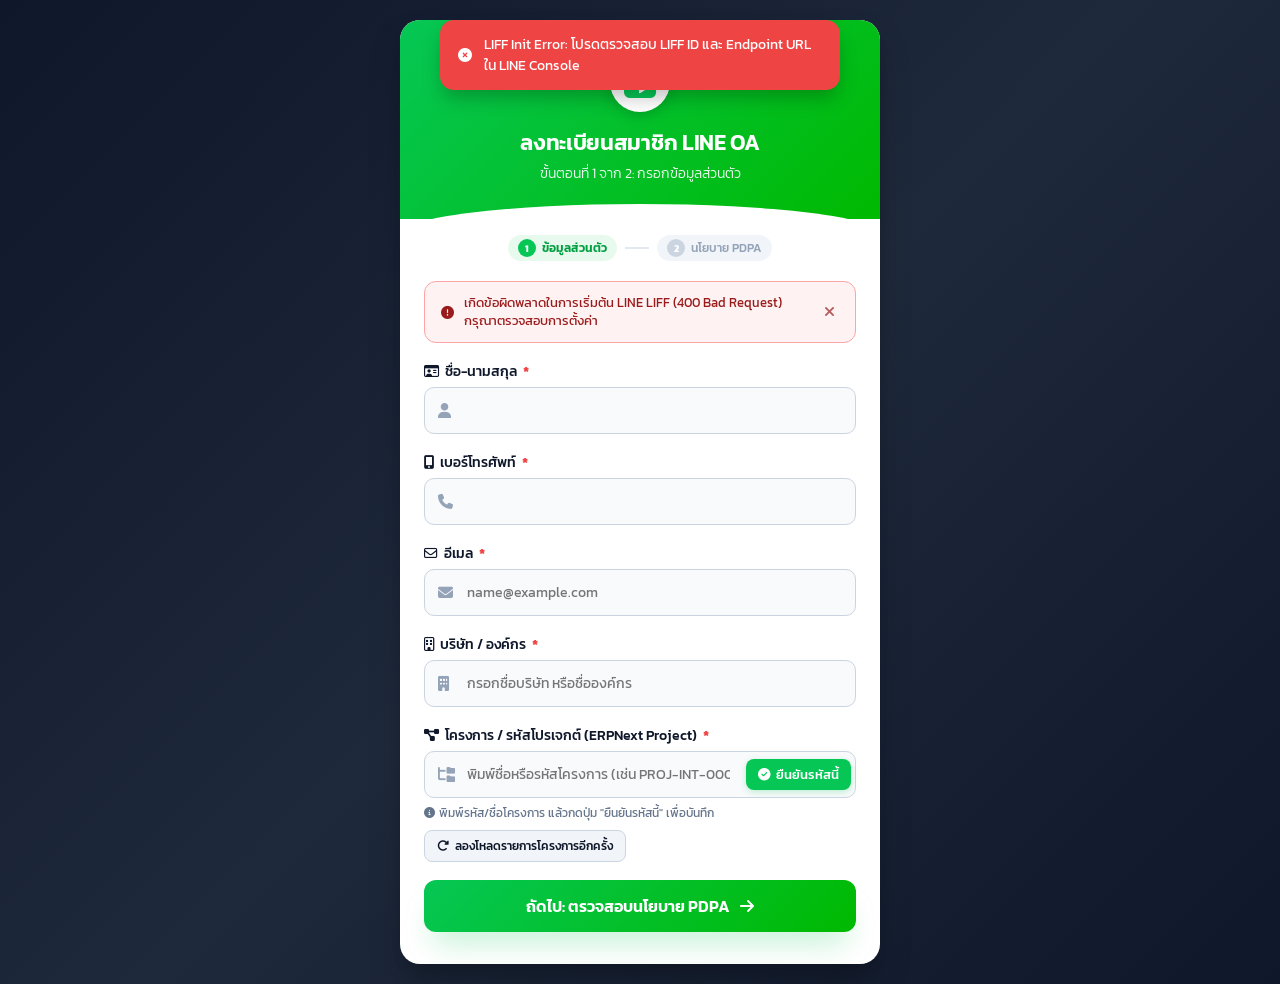
==== index.html @ 7868fa62 "Update form details" ====
<!DOCTYPE html>
<html lang="th">

<head>
  <meta charset="UTF-8">
  <meta name="viewport" content="width=device-width, initial-scale=1.0, maximum-scale=1.0, user-scalable=no">
  <title>ลงทะเบียนสมาชิก LINE OA</title>
  <!-- Google Fonts: Kanit -->
  <link rel="preconnect" href="https://fonts.googleapis.com">
  <link rel="preconnect" href="https://fonts.gstatic.com" crossorigin>
  <link href="https://fonts.googleapis.com/css2?family=Kanit:wght@300;400;500;600;700&display=swap" rel="stylesheet">
  <!-- FontAwesome Icons -->
  <link rel="stylesheet" href="https://cdnjs.cloudflare.com/ajax/libs/font-awesome/6.4.0/css/all.min.css">
  <!-- LINE LIFF SDK -->
  <script src="https://static.line-scdn.net/liff/edge/2/sdk.js"></script>

  <!-- External Stylesheet -->
  <link rel="stylesheet" href="styles.css">
</head>

<body>

  <!-- Toast Notification Container -->
  <div class="toast-container">
    <div id="toast" class="toast">
      <i id="toastIcon" class="fa-solid fa-circle-info"></i>
      <span id="toastMessage">ข้อความแจ้งเตือน</span>
    </div>
  </div>

  <!-- Vertical Card Container -->
  <div class="app-container">

    <!-- Registration Form View (Step 1) -->
    <div id="formView">
      <div class="header">
        <div class="header-logo">
          <i class="fa-brands fa-line"></i>
        </div>
        <h1>ลงทะเบียนสมาชิก LINE OA</h1>
        <p>ขั้นตอนที่ 1 จาก 2: กรอกข้อมูลส่วนตัว</p>
      </div>

      <div class="form-wrapper">

        <!-- Step Progress Indicator -->
        <div class="step-indicator-bar">
          <div class="step-item active">
            <span class="step-circle">1</span>
            <span>ข้อมูลส่วนตัว</span>
          </div>
          <div class="step-divider"></div>
          <div class="step-item">
            <span class="step-circle">2</span>
            <span>นโยบาย PDPA</span>
          </div>
        </div>

        <!-- Global Alert Banner for Critical Unhappy Cases -->
        <div id="globalErrorBanner" class="alert-banner">
          <div class="banner-content">
            <i id="bannerIcon" class="fa-solid fa-circle-exclamation"></i>
            <span id="bannerMessage">เกิดข้อผิดพลาดในการเชื่อมต่อ</span>
          </div>
          <div id="bannerAction"></div>
          <button type="button" class="banner-close" onclick="hideGlobalBanner()" title="ปิด"><i
              class="fa-solid fa-xmark"></i></button>
        </div>

        <form id="regForm" onsubmit="event.preventDefault(); goToPdpaStep();" novalidate>
          <!-- Hidden Inputs for LINE Credentials -->
          <input type="hidden" id="lineUserId" value="">
          <input type="hidden" id="lineDisplayName" value="">
          <input type="hidden" id="linePictureUrl" value="">

          <!-- Name (ชื่อ-นามสกุล) -->
          <div class="form-group">
            <label class="form-label" for="fullName">
              <i class="fa-regular fa-id-card"></i> ชื่อ-นามสกุล <span class="required">*</span>
            </label>
            <div class="input-wrapper">
              <input type="text" id="fullName" class="form-control" required placeholder="">
              <i class="fa-solid fa-user input-icon"></i>
            </div>
            <div class="error-msg" id="fullNameError"><i class="fa-solid fa-circle-exclamation"></i>
              <span>กรุณากรอกชื่อ-นามสกุลให้ถูกต้อง</span></div>
          </div>

          <!-- Phone (เบอร์โทรศัพท์) -->
          <div class="form-group">
            <label class="form-label" for="phone">
              <i class="fa-solid fa-mobile-screen-button"></i> เบอร์โทรศัพท์ <span class="required">*</span>
            </label>
            <div class="input-wrapper">
              <input type="tel" id="phone" class="form-control" required placeholder="" maxlength="12">
              <i class="fa-solid fa-phone input-icon"></i>
            </div>
            <div class="error-msg" id="phoneError"><i class="fa-solid fa-circle-exclamation"></i>
              <span>เบอร์โทรศัพท์ต้องมี 10 หลัก ขึ้นต้นด้วย 0</span></div>
          </div>

          <!-- Email (อีเมล) -->
          <div class="form-group">
            <label class="form-label" for="email">
              <i class="fa-regular fa-envelope"></i> อีเมล <span class="required">*</span>
            </label>
            <div class="input-wrapper">
              <input type="email" id="email" class="form-control" required placeholder="name@example.com">
              <i class="fa-solid fa-envelope input-icon"></i>
            </div>
            <div class="error-msg" id="emailError"><i class="fa-solid fa-circle-exclamation"></i>
              <span>กรุณากรอกรูปแบบอีเมลให้ถูกต้อง (เช่น name@example.com)</span></div>
          </div>

          <!-- Company (ชื่อบริษัท / ร้านค้า) -->
          <div class="form-group">
            <label class="form-label" for="company">
              <i class="fa-regular fa-building"></i> บริษัท / องค์กร <span class="required">*</span>
            </label>
            <div class="input-wrapper">
              <input type="text" id="company" class="form-control" required placeholder="กรอกชื่อบริษัท หรือชื่อองค์กร">
              <i class="fa-solid fa-building input-icon"></i>
            </div>
            <div class="error-msg" id="companyError"><i class="fa-solid fa-circle-exclamation"></i>
              <span>กรุณากรอกชื่อบริษัท / องค์กร</span></div>
          </div>

          <!-- โครงการ / รหัสโปรเจกต์ (ให้กรอกเอง สำหรับ map กับ ERPNext) -->
          <div class="form-group">
            <label class="form-label" for="projectCode">
              <i class="fa-solid fa-diagram-project"></i> โครงการ / รหัสโปรเจกต์ (ERPNext Project) <span class="required">*</span>
            </label>
            <div class="input-wrapper">
              <input type="text" id="projectCode" list="projectSuggestions" class="form-control" required placeholder="พิมพ์ชื่อหรือรหัสโครงการ (เช่น PROJ-INT-0005)..." autocomplete="off" style="padding-right: 125px;">
              <datalist id="projectSuggestions"></datalist>
              <i class="fa-solid fa-folder-tree input-icon"></i>
              <button type="button" id="btnConfirmProject" class="btn-input-confirm" onclick="confirmProjectManual()" title="กดเพื่อยืนยันใช้รหัสโครงการนี้">
                <i class="fa-solid fa-circle-check"></i> <span>ยืนยันรหัสนี้</span>
              </button>
            </div>
            <div class="error-msg" id="projectCodeError"><i class="fa-solid fa-circle-exclamation"></i>
              <span>กรุณาระบุรหัสหรือชื่อโครงการ (ERPNext Project)</span></div>
            <div class="field-hint" id="projectStatusHint">
              <span id="projectHintText"><i class="fa-solid fa-circle-info"></i> พิมพ์รหัส/ชื่อโครงการ แล้วกดปุ่ม "ยืนยันรหัสนี้" เพื่อบันทึก</span>
            </div>
            <div id="projectRetryBox"></div>
          </div>

          <!-- Next Button to PDPA Step -->
          <button type="button" id="nextToPdpaBtn" class="btn-submit" onclick="goToPdpaStep()">
            <span>ถัดไป: ตรวจสอบนโยบาย PDPA</span>
            <i class="fa-solid fa-arrow-right"></i>
          </button>
        </form>
      </div>
    </div>

    <!-- PDPA Consent Step View (Step 2) -->
    <div id="pdpaView" style="display: none;">
      <div class="header">
        <div class="header-logo">
          <i class="fa-solid fa-shield-halved"></i>
        </div>
        <h1>นโยบายความเป็นส่วนตัว (PDPA)</h1>
        <p>ขั้นตอนที่ 2 จาก 2: ตรวจสอบข้อกำหนดและยืนยันการลงทะเบียน</p>
      </div>

      <div class="form-wrapper">
        <!-- Step Progress Indicator -->
        <div class="step-indicator-bar">
          <div class="step-item completed" onclick="goBackToFormStep()" style="cursor: pointer;">
            <span class="step-circle"><i class="fa-solid fa-check" style="font-size: 8px;"></i></span>
            <span>ข้อมูลส่วนตัว</span>
          </div>
          <div class="step-divider active"></div>
          <div class="step-item active">
            <span class="step-circle">2</span>
            <span>นโยบาย PDPA</span>
          </div>
        </div>

        <!-- Mini Summary Card -->
        <div class="summary-mini-card">
          <div class="summary-header">
            <span><i class="fa-solid fa-user-check" style="color: var(--line-green);"></i> สรุปข้อมูลผู้ลงทะเบียน</span>
            <span style="font-size: 11.5px; color: var(--line-green-dark); cursor: pointer; font-weight: 500;" onclick="goBackToFormStep()">
              <i class="fa-solid fa-pen-to-square"></i> แก้ไขข้อมูล
            </span>
          </div>
          <div class="summary-row">
            <span>ชื่อ-นามสกุล:</span>
            <span class="summary-val" id="sumFullName">-</span>
          </div>
          <div class="summary-row">
            <span>เบอร์โทรศัพท์:</span>
            <span class="summary-val" id="sumPhone">-</span>
          </div>
          <div class="summary-row">
            <span>อีเมล:</span>
            <span class="summary-val" id="sumEmail">-</span>
          </div>
          <div class="summary-row">
            <span>บริษัท / องค์กร:</span>
            <span class="summary-val" id="sumCompany">-</span>
          </div>
          <div class="summary-row">
            <span>โครงการ:</span>
            <span class="summary-val" id="sumProject">-</span>
          </div>
        </div>

        <!-- PDPA Consent Box (Scroll & Choice Buttons) -->
        <div class="pdpa-box" id="pdpaBox">
          <div class="pdpa-scroll-card">
            <div class="pdpa-scroll-header">
              <span><i class="fa-solid fa-file-contract" style="color: var(--line-green);"></i> ข้อกำหนดและนโยบาย PDPA <span class="required">*</span></span>
              <span class="pdpa-badge" id="pdpaStatusBadge">ยังไม่ได้เลือก</span>
            </div>

            <div class="pdpa-scroll-body" id="pdpaScrollBody">
              <p><strong>1. วัตถุประสงค์การจัดเก็บและใช้งานข้อมูลส่วนบุคคล</strong></p>
              <p>ทางบริษัทและผู้ให้บริการจัดเก็บข้อมูลส่วนบุคคล ได้แก่ ชื่อ-นามสกุล, เบอร์โทรศัพท์, อีเมล, ข้อมูลบัญชี LINE และชื่อองค์กร เพื่อใช้ในการยืนยันตัวตน ให้บริการ ส่งข้อมูลสิทธิประโยชน์ และเชื่อมโยงข้อมูลกับระบบ ERPNext</p>
              
              <p><strong>2. ความปลอดภัยและระยะเวลาการจัดเก็บ</strong></p>
              <p>ข้อมูลของท่านจะได้รับการปกป้องตามมาตรฐานความปลอดภัยทางอิเล็กทรอนิกส์ มีการควบคุมสิทธิ์การเข้าถึงอย่างรัดกุม และเก็บรักษาไว้ตามระยะเวลาที่จำเป็นต่อการให้บริการตามวัตถุประสงค์</p>
              
              <p><strong>3. สิทธิ์ของเจ้าของข้อมูลส่วนบุคคล</strong></p>
              <p>ท่านสามารถขอเข้าถึง ตรวจสอบ ขอแก้ไขให้ถูกต้อง หรือขอให้ระงับ/ลบข้อมูลส่วนบุคคลของท่านได้ทุกเมื่อ ผ่านช่องทางแอดมิน LINE Official Account</p>
              
              <div class="pdpa-scroll-end" id="pdpaScrollEnd">
                <i class="fa-solid fa-check-double"></i> เลื่อนอ่านข้อกำหนดครบถ้วนแล้ว
              </div>
            </div>

            <div class="pdpa-choice-actions">
              <button type="button" class="btn-pdpa-choice btn-pdpa-decline" id="btnPdpaDecline" onclick="setPdpaChoice(false)">
                <i class="fa-solid fa-xmark"></i> ไม่ยินยอม
              </button>
              <button type="button" class="btn-pdpa-choice btn-pdpa-accept" id="btnPdpaAccept" onclick="setPdpaChoice(true)">
                <i class="fa-solid fa-check"></i> ยินยอม
              </button>
            </div>
          </div>

          <input type="hidden" id="pdpaConsentVal" value="">
          <div class="error-msg" id="pdpaError" style="margin-top: 8px;">
            <i class="fa-solid fa-circle-exclamation"></i> <span>กรุณากดยินยอมนโยบาย PDPA ก่อนลงทะเบียน</span>
          </div>
        </div>

        <!-- Step 2 Actions -->
        <div class="step-actions-group">
          <button type="button" id="submitBtn" class="btn-submit" onclick="submitRegistration()">
            <span id="btnText">ยืนยันการลงทะเบียน</span>
            <i class="fa-solid fa-paper-plane" id="btnIcon"></i>
          </button>
          <button type="button" class="btn-status-light" onclick="goBackToFormStep()">
            <i class="fa-solid fa-arrow-left"></i> ย้อนกลับไปแก้ไขข้อมูล
          </button>
        </div>
      </div>
    </div>

    <!-- Success Receipt View -->
    <div id="successView" class="success-screen">
      <div class="success-icon-wrap">
        <i class="fa-solid fa-circle-check"></i>
      </div>
      <h2>ลงทะเบียนสำเร็จ!</h2>
      <p>ข้อมูลของคุณได้รับการบันทึกในระบบเรียบร้อยแล้ว</p>

      <div class="receipt-box">
        <div class="receipt-row">
          <span>ชื่อ-นามสกุล:</span>
          <span class="val" id="recFullName">-</span>
        </div>
        <div class="receipt-row">
          <span>เบอร์โทรศัพท์:</span>
          <span class="val" id="recPhone">-</span>
        </div>
        <div class="receipt-row">
          <span>โครงการ:</span>
          <span class="val" id="recProject">-</span>
        </div>
        <div class="receipt-row">
          <span>วันที่ลงทะเบียน:</span>
          <span class="val" id="recDate">-</span>
        </div>
      </div>

      <button class="btn-close-liff" onclick="closeLiffWindow()">
        <i class="fa-solid fa-comment"></i> กลับสู่แชท LINE
      </button>
    </div>

    <!-- Already Registered Screen View -->
    <div id="alreadyRegisteredView" class="status-screen" style="display: none;">
      <div class="status-icon-wrap warning-icon">
        <i class="fa-solid fa-user-check"></i>
      </div>
      <h2>ท่านเคยลงทะเบียนแล้ว!</h2>
      <p id="alreadyRegisteredMsg">บัญชี LINE หรือเบอร์โทรศัพท์นี้เคยเปิดใช้งานในระบบแล้ว</p>

      <div class="receipt-box warning-box">
        <div class="receipt-row">
          <span>สถานะบัญชี:</span>
          <span class="val" style="color: #06C755;"><i class="fa-solid fa-circle-check"></i> เป็นสมาชิกเรียบร้อยแล้ว</span>
        </div>
        <div class="receipt-row" id="existNameRow">
          <span>ชื่อ-นามสกุล:</span>
          <span class="val" id="existFullName">-</span>
        </div>
        <div class="receipt-row" id="existPhoneRow">
          <span>เบอร์โทรศัพท์:</span>
          <span class="val" id="existPhone">-</span>
        </div>
        <div class="receipt-row" id="existProjectRow">
          <span>โครงการ:</span>
          <span class="val" id="existProject">-</span>
        </div>
      </div>

      <div style="display: flex; flex-direction: column; gap: 10px;">
        <button class="btn-status-dark" onclick="closeLiffWindow()">
          <i class="fa-solid fa-comment"></i> กลับสู่แชท LINE
        </button>
        <button type="button" class="btn-status-light" onclick="showFormView()">
          <i class="fa-solid fa-arrow-left"></i> กลับสู่หน้ากรอกข้อมูล
        </button>
      </div>
    </div>

    <!-- Registration Failed Screen View -->
    <div id="failedView" class="status-screen" style="display: none;">
      <div class="status-icon-wrap error-icon">
        <div class="error-icon-inner">
          <i class="fa-solid fa-xmark"></i>
        </div>
      </div>
      <h2>ลงทะเบียนไม่สำเร็จ!</h2>
      <p id="failedMsg">ระบบไม่สามารถทำรายการได้ในขณะนี้ กรุณาลองใหม่อีกครั้ง</p>

      <div class="receipt-box error-box">
        <div class="receipt-row">
          <span>สถานะการบันทึก:</span>
          <span class="val error-val"><i class="fa-solid fa-circle-exclamation"></i> ทำรายการไม่สำเร็จ</span>
        </div>
        <div class="receipt-row" id="failedReasonRow">
          <span>สาเหตุ:</span>
          <span class="val error-val" id="failedReason">-</span>
        </div>
        <div class="receipt-row" id="failedDetailRow" style="display: none;">
          <span>รายละเอียด:</span>
          <span class="val" id="failedDetail">-</span>
        </div>
      </div>

      <div style="display: flex; flex-direction: column; gap: 10px;">
        <button type="button" class="btn-status-red" onclick="showFormView()">
          <i class="fa-solid fa-rotate"></i> ลองใหม่อีกครั้ง
        </button>
        <button class="btn-status-dark" onclick="closeLiffWindow()">
          <i class="fa-solid fa-comment"></i> กลับสู่แชท LINE
        </button>
      </div>
    </div>

  </div>

  <!-- PDPA Policy Modal Drawer -->
  <div class="modal-overlay" id="pdpaModal">
    <div class="modal-card">
      <div class="modal-header">
        <h3><i class="fa-solid fa-shield-halved" style="color: var(--line-green);"></i> ข้อกำหนด และ นโยบาย PDPA</h3>
        <button class="modal-close" onclick="togglePdpaModal(false)"><i class="fa-solid fa-xmark"></i></button>
      </div>
      <div class="modal-body">
        <p><strong>ข้อกำหนดการคุ้มครองข้อมูลส่วนบุคคล (PDPA Privacy Policy)</strong></p><br>
        <p>1. <strong>วัตถุประสงค์การจัดเก็บ:</strong> ทางบริษัทจัดเก็บข้อมูลส่วนบุคคล ได้แก่ ชื่อ-นามสกุล,
          เบอร์โทรศัพท์, อีเมล, ข้อมูล LINE ID และชื่อองค์กร เพื่อใช้ในการยืนยันตัวตน ให้บริการ
          และส่งข่าวสารสิทธิประโยชน์ผ่านช่องทาง LINE OA และระบบ ERPNext</p><br>
        <p>2. <strong>ระยะเวลาการจัดเก็บ:</strong> ข้อมูลจะถูกเก็บรักษาไว้อย่างปลอดภัยตามมาตรการรักษาความปลอดภัยข้อมูล
          และจะถูกเก็บเท่าที่จำเป็นตามวัตถุประสงค์ในการให้บริการ</p><br>
        <p>3. <strong>สิทธิ์ของผู้ให้ข้อมูล:</strong> ท่านสามารถขอเข้าถึง แก้ไข ปรับปรุง
          หรือขอให้ลบข้อมูลส่วนบุคคลของท่านได้โดยติดต่อแอดมินผ่านช่องทาง LINE Official Account</p>
      </div>
      <div class="modal-footer modal-footer-actions">
        <button type="button" class="btn-pdpa-choice btn-pdpa-decline" onclick="setPdpaChoice(false); togglePdpaModal(false);">
          <i class="fa-solid fa-xmark"></i> ไม่ยินยอม
        </button>
        <button type="button" class="btn-pdpa-choice btn-pdpa-accept active" onclick="setPdpaChoice(true); togglePdpaModal(false);">
          <i class="fa-solid fa-check"></i> ยินยอม
        </button>
      </div>
    </div>
  </div>

  <!-- Project Not Found Alert Modal (แจ้งเตือนป๊อปอัพเมื่อไม่พบโครงการในระบบ ERPNext) -->
  <div class="modal-overlay" id="projectNotFoundModal">
    <div class="modal-card modal-warning-card">
      <div class="modal-header modal-header-warning">
        <h3><i class="fa-solid fa-triangle-exclamation"></i> ไม่พบโครงการในระบบ ERPNext</h3>
        <button type="button" class="modal-close" onclick="closeProjectModal()"><i class="fa-solid fa-xmark"></i></button>
      </div>
      <div class="modal-body">
        <div class="warning-modal-content">
          <div class="warning-icon-badge">
            <i class="fa-solid fa-folder-open"></i>
          </div>
          <p class="warning-title">ไม่พบรหัสโครงการ "<span id="modalProjectName" style="color: #B45309;">-</span>" ในฐานข้อมูล</p>
          <p class="warning-subtext">รหัสหรือชื่อโครงการที่คุณระบุไม่มีในรายการของระบบ ERPNext หรืออาจสะกดไม่ตรงกับในระบบ</p>
          
          <div class="suggested-projects-box" id="modalSuggestedProjectsBox" style="display: none;">
            <div class="suggested-header"><i class="fa-solid fa-lightbulb"></i> รายการโครงการที่มีอยู่ในระบบ ERPNext:</div>
            <div class="suggested-list" id="modalSuggestedList"></div>
          </div>
        </div>
      </div>
      <div class="modal-footer modal-footer-actions">
        <button type="button" class="btn-status-light" onclick="editProjectInput()">
          <i class="fa-solid fa-pen-to-square"></i> แก้ไขรหัสโครงการ
        </button>
        <button type="button" class="btn-status-warning" onclick="proceedWithCustomProject()">
          <i class="fa-solid fa-check"></i> ยืนยันใช้รหัสนี้ต่อไป
        </button>
      </div>
    </div>
  </div>

  <script>
    // =======================================================================
    // PRODUCTION CONFIGURATION
    // =======================================================================
    const CONFIG = {
      LIFF_ID: "2010806104-99Q0WLbQ", // LINE LIFF App ID
      LIFF_URL: "https://liff.line.me/2010806104-99Q0WLbQ",
      N8N_GET_PROJECTS_URL: "https://n8n.arterypartner.dev/webhook/get-active-projects",
      N8N_REGISTER_URL: "https://n8n.arterypartner.dev/webhook/line-register",
      API_TIMEOUT_MS: 15000 // 15 seconds request timeout limit
    };

    let isSubmitting = false;
    let isMockMode = false;
    let availableProjects = [];
    let isProjectConfirmed = false;

    // Toast Notification helper
    function showToast(message, type = 'info') {
      const toast = document.getElementById('toast');
      const toastMsg = document.getElementById('toastMessage');
      const toastIcon = document.getElementById('toastIcon');

      if (!toast || !toastMsg || !toastIcon) return;

      toastMsg.textContent = message;
      toast.className = `toast ${type} show`;

      if (type === 'success') {
        toastIcon.className = 'fa-solid fa-circle-check';
      } else if (type === 'error') {
        toastIcon.className = 'fa-solid fa-circle-xmark';
      } else {
        toastIcon.className = 'fa-solid fa-circle-info';
      }

      setTimeout(() => {
        toast.classList.remove('show');
      }, 4000);
    }

    // Global Alert Banner Helper
    function showGlobalBanner(message, type = 'error', actionHtml = '') {
      const banner = document.getElementById('globalErrorBanner');
      const bannerMsg = document.getElementById('bannerMessage');
      const bannerIcon = document.getElementById('bannerIcon');
      const bannerAction = document.getElementById('bannerAction');

      if (!banner || !bannerMsg) return;

      bannerMsg.textContent = message;
      banner.className = `alert-banner ${type} show`;

      if (type === 'error') {
        bannerIcon.className = 'fa-solid fa-circle-exclamation';
      } else if (type === 'warning') {
        bannerIcon.className = 'fa-solid fa-triangle-exclamation';
      } else {
        bannerIcon.className = 'fa-solid fa-circle-info';
      }

      if (bannerAction) {
        bannerAction.innerHTML = actionHtml;
      }
    }

    function hideGlobalBanner() {
      const banner = document.getElementById('globalErrorBanner');
      if (banner) banner.classList.remove('show');
    }

    // Network Status Monitoring (Unhappy Case: Offline/Online transition)
    window.addEventListener('online', () => {
      showToast("เชื่อมต่ออินเทอร์เน็ตเรียบร้อยแล้ว", "success");
      hideGlobalBanner();
    });

    window.addEventListener('offline', () => {
      showToast("ไม่มีการเชื่อมต่ออินเทอร์เน็ต โปรดตรวจสอบการเชื่อมต่อของคุณ", "error");
      showGlobalBanner("ไม่มีการเชื่อมต่ออินเทอร์เน็ต โปรดตรวจสอบสัญญาณ Wi-Fi หรือ Cellular ของคุณ", "error");
    });

    // Helper: Fetch with Timeout (Unhappy Case: Network hanging / API timeout)
    async function fetchWithTimeout(url, options = {}) {
      const { timeout = CONFIG.API_TIMEOUT_MS } = options;
      const controller = new AbortController();
      const timeoutId = setTimeout(() => controller.abort(), timeout);

      try {
        const response = await fetch(url, {
          ...options,
          signal: controller.signal
        });
        clearTimeout(timeoutId);
        return response;
      } catch (err) {
        clearTimeout(timeoutId);
        throw err;
      }
    }

    // Modal Helper for PDPA
    function togglePdpaModal(show) {
      const modal = document.getElementById('pdpaModal');
      if (show) {
        modal.classList.add('active');
      } else {
        modal.classList.remove('active');
      }
    }

    // Set PDPA Choice (Accept = true / Decline = false)
    function setPdpaChoice(isAccepted) {
      const valInput = document.getElementById("pdpaConsentVal");
      const btnAccept = document.getElementById("btnPdpaAccept");
      const btnDecline = document.getElementById("btnPdpaDecline");
      const badge = document.getElementById("pdpaStatusBadge");

      if (isAccepted) {
        if (valInput) valInput.value = "1";
        if (btnAccept) btnAccept.classList.add("active");
        if (btnDecline) btnDecline.classList.remove("active");
        if (badge) {
          badge.textContent = "✅ ยินยอมแล้ว";
          badge.className = "pdpa-badge accepted";
        }
        removeFieldError("pdpaBox", "pdpaError");
        showToast("ยินยอมนโยบายความเป็นส่วนตัว (PDPA) เรียบร้อย", "success");
      } else {
        if (valInput) valInput.value = "0";
        if (btnDecline) btnDecline.classList.add("active");
        if (btnAccept) btnAccept.classList.remove("active");
        if (badge) {
          badge.textContent = "❌ ไม่ยินยอม";
          badge.className = "pdpa-badge declined";
        }
        showFieldError("pdpaBox", "pdpaError", "ท่านเลือกไม่ยินยอมนโยบาย PDPA (จำเป็นต้องยินยอมเพื่อลงทะเบียน)");
        showToast("⚠️ ท่านเลือกไม่ยินยอมนโยบาย PDPA", "info");
      }
    }

    // =======================================================================
    // ERPNext Project Validation & Modal Functions
    // =======================================================================
    function findMatchingProject(query) {
      if (!query || !availableProjects.length) return null;
      const q = query.trim().toLowerCase();
      const qClean = q.replace(/[\s\-_]/g, "");

      return availableProjects.find(p => {
        const code = (p.project_code || p.code || p.id || p.name || '').toLowerCase();
        const name = (p.project_name || p.name || '').toLowerCase();
        const codeClean = code.replace(/[\s\-_]/g, "");
        const nameClean = name.replace(/[\s\-_]/g, "");

        return (
          code === q ||
          name === q ||
          `${name} (${code})`.toLowerCase() === q ||
          (qClean.length >= 3 && codeClean === qClean) ||
          (qClean.length >= 3 && nameClean === qClean) ||
          (code && q.length >= 4 && code.includes(q)) ||
          (name && q.length >= 4 && name.includes(q))
        );
      }) || null;
    }

    function populateProjectDatalist() {
      const datalist = document.getElementById("projectSuggestions");
      if (!datalist) return;
      datalist.innerHTML = "";
      availableProjects.forEach(p => {
        const code = p.project_code || p.code || p.id || p.name;
        const name = p.project_name || p.name || code;
        const opt = document.createElement("option");
        opt.value = code;
        opt.label = `${name} (${code})`;
        datalist.appendChild(opt);
      });
    }

    function validateProjectInput(showModalIfNotFound = false) {
      const input = document.getElementById("projectCode");
      const hint = document.getElementById("projectStatusHint");
      const hintText = document.getElementById("projectHintText");
      if (!input || !hint || !hintText) return true;

      const val = input.value.trim();

      if (!val) {
        hint.className = "field-hint";
        hintText.innerHTML = '<i class="fa-solid fa-circle-info"></i> สามารถพิมพ์ระบุรหัสหรือชื่อโครงการที่ตรงกับระบบ ERPNext ได้';
        return true;
      }

      if (availableProjects.length === 0) {
        hint.className = "field-hint";
        hintText.innerHTML = '<i class="fa-solid fa-circle-info"></i> ข้อมูลโครงการจะถูกส่งเพื่อเชื่อมต่อกับระบบ ERPNext';
        return true;
      }

      const match = findMatchingProject(val);
      if (match) {
        hint.className = "field-hint valid";
        const projName = match.project_name || match.name || match.project_code;
        const projCode = match.project_code || match.code || match.id || projName;
        hintText.innerHTML = `<i class="fa-solid fa-circle-check"></i> ตรงกับ ERPNext: <strong>${projName}</strong> (${projCode})`;
        return true;
      } else {
        if (isProjectConfirmed) {
          hint.className = "field-hint valid";
          hintText.innerHTML = `<i class="fa-solid fa-circle-check"></i> ยืนยันใช้รหัสโครงการ "${val}" สำหรับระบบ ERPNext`;
          return true;
        }

        hint.className = "field-hint warning";
        hintText.innerHTML = `<i class="fa-solid fa-triangle-exclamation"></i> ไม่พบโครงการ "<strong>${val}</strong>" ในระบบ ERPNext`;
        
        if (showModalIfNotFound) {
          showProjectWarningModal(val);
          return false;
        }
        return false;
      }
    }

    function showProjectWarningModal(projVal) {
      const modal = document.getElementById('projectNotFoundModal');
      const modalProjectName = document.getElementById('modalProjectName');
      const suggestedBox = document.getElementById('modalSuggestedProjectsBox');
      const suggestedList = document.getElementById('modalSuggestedList');

      if (modalProjectName) modalProjectName.textContent = projVal || "-";

      if (suggestedList && availableProjects.length > 0) {
        suggestedList.innerHTML = '';
        availableProjects.slice(0, 5).forEach(p => {
          const code = p.project_code || p.code || p.id || p.name;
          const name = p.project_name || p.name || code;
          const item = document.createElement('div');
          item.className = 'suggested-item';
          item.innerHTML = `<span><strong>${name}</strong> <small style="color:#64748B;">(${code})</small></span> <i class="fa-solid fa-arrow-right" style="font-size:10px;"></i>`;
          item.onclick = () => selectSuggestedProject(code);
          suggestedList.appendChild(item);
        });
        if (suggestedBox) suggestedBox.style.display = 'block';
      } else if (suggestedBox) {
        suggestedBox.style.display = 'none';
      }

      if (modal) modal.classList.add('active');
    }

    function closeProjectModal() {
      const modal = document.getElementById('projectNotFoundModal');
      if (modal) modal.classList.remove('active');
    }

    function editProjectInput() {
      closeProjectModal();
      const input = document.getElementById('projectCode');
      if (input) {
        input.focus();
        input.select();
      }
    }

    function proceedWithCustomProject() {
      isProjectConfirmed = true;
      closeProjectModal();
      const input = document.getElementById('projectCode');
      const val = input ? input.value.trim() : '';
      const hint = document.getElementById("projectStatusHint");
      const hintText = document.getElementById("projectHintText");
      if (hint && hintText) {
        hint.className = "field-hint valid";
        hintText.innerHTML = `<i class="fa-solid fa-circle-check"></i> ยืนยันใช้รหัสโครงการ "${val}" สำหรับระบบ ERPNext`;
      }
      showToast("ยืนยันใช้รหัสโครงการที่ระบุเรียบร้อย", "info");
    }

    function selectSuggestedProject(code) {
      const input = document.getElementById('projectCode');
      if (input) {
        input.value = code;
        isProjectConfirmed = false;
        validateProjectInput(false);
      }
      closeProjectModal();
      showToast(`เลือกโครงการ ${code} เรียบร้อย`, "success");
    }

    function confirmProjectManual() {
      const input = document.getElementById('projectCode');
      const val = input ? input.value.trim() : '';
      if (!val) {
        showFieldError("projectCode", "projectCodeError", "กรุณาระบุรหัสหรือชื่อโครงการก่อนยืนยัน");
        showToast("กรุณากรอกรหัสหรือชื่อโครงการก่อนยืนยัน", "error");
        if (input) input.focus();
        return;
      }

      isProjectConfirmed = true;
      removeFieldError("projectCode", "projectCodeError");

      const match = findMatchingProject(val);
      const hint = document.getElementById("projectStatusHint");
      const hintText = document.getElementById("projectHintText");

      if (match) {
        const projName = match.project_name || match.name || match.project_code;
        const projCode = match.project_code || match.code || match.id || projName;
        if (hint && hintText) {
          hint.className = "field-hint valid";
          hintText.innerHTML = `<i class="fa-solid fa-circle-check"></i> ตรงกับ ERPNext: <strong>${projName}</strong> (${projCode})`;
        }
        showToast(`✅ ยืนยันโครงการ "${projName}" เรียบร้อย`, "success");
      } else {
        if (hint && hintText) {
          hint.className = "field-hint valid";
          hintText.innerHTML = `<i class="fa-solid fa-circle-check"></i> ยืนยันใช้รหัสโครงการ "${val}" สำหรับระบบ ERPNext`;
        }
        showToast(`✅ ยืนยันใช้รหัสโครงการ "${val}" เรียบร้อย`, "success");
      }
    }

    function checkProjectManual(forceOpenModal = false) {
      const input = document.getElementById('projectCode');
      const val = input ? input.value.trim() : '';
      if (!val) {
        showToast("กรุณากรอกรหัสหรือชื่อโครงการก่อนตรวจสอบ", "info");
        if (input) input.focus();
        return;
      }
      const match = findMatchingProject(val);
      if (match) {
        validateProjectInput(false);
        showToast(`✅ พบโครงการ "${match.project_name || match.name}" ในระบบ ERPNext`, "success");
      } else {
        showProjectWarningModal(val);
      }
    }

    // Phone Auto-Format (081-234-5678)
    const phoneInput = document.getElementById("phone");
    if (phoneInput) {
      phoneInput.addEventListener("input", (e) => {
        let val = e.target.value.replace(/\D/g, "");
        if (val.length > 10) val = val.substring(0, 10);

        if (val.length > 6) {
          e.target.value = `${val.substring(0, 3)}-${val.substring(3, 6)}-${val.substring(6)}`;
        } else if (val.length > 3) {
          e.target.value = `${val.substring(0, 3)}-${val.substring(3)}`;
        } else {
          e.target.value = val;
        }
      });
    }

    // Trigger LINE Login explicitly
    function triggerLineLogin() {
      if (typeof liff !== "undefined" && liff.init) {
        if (!liff.isLoggedIn()) {
          liff.login({ redirectUri: window.location.href });
        }
      }
    }

    function mockLoadActiveProjects() {
      availableProjects = [
        { project_code: "PROJ-INT-0005", project_name: "โครงการบูรณาการระบบ ERPNext", status: "Active" },
        { project_code: "PROJ-INT-0001", project_name: "โครงการพัฒนาระบบ LINE OA", status: "Active" },
        { project_code: "PROJ-INT-0002", project_name: "โครงการเชื่อมต่อ Helpdesk Ticket", status: "Active" },
        { project_code: "PROJ001", project_name: "โครงการสนับสนุนวิสาหกิจชุมชน", status: "Active" },
        { project_code: "PROJ002", project_name: "โครงการพัฒนาทักษะดิจิทัล", status: "Active" },
        { project_code: "PROJ003", project_name: "โครงการรักษ์โลกคาร์บอนต่ำ", status: "Active" }
      ];
      populateProjectDatalist();
    }

    // Main Initialization
    async function main() {
      // Check if mockup/mock mode is active
      const urlParams = new URLSearchParams(window.location.search);
      isMockMode = urlParams.get('mock') === 'true';

      if (isMockMode) {
        showToast("โหมด Mockup: เปิดใช้งานเพื่อจำลองการทำงาน", "info");
        // Populating mock user credentials
        document.getElementById("lineUserId").value = "U1234567890abcdef1234567890abcdef";
        document.getElementById("lineDisplayName").value = "สมชาย ใจดี (Mock Profile)";
        document.getElementById("linePictureUrl").value = "https://images.unsplash.com/photo-1535713875002-d1d0cf377fde?auto=format&fit=crop&w=150&h=150&q=80";

        // Populate mock projects
        mockLoadActiveProjects();
        return;
      }

      // Unhappy Case check: Connection offline on launch
      if (!navigator.onLine) {
        showGlobalBanner("ไม่มีการเชื่อมต่ออินเทอร์เน็ต โปรดตรวจสอบการเชื่อมต่อของคุณ", "error");
      }

      try {
        if (CONFIG.LIFF_ID) {
          await liff.init({
            liffId: CONFIG.LIFF_ID,
            withLoginOnExternalBrowser: true
          });

          if (liff.isLoggedIn()) {
            try {
              const profile = await liff.getProfile();

              document.getElementById("lineUserId").value = profile.userId;
              document.getElementById("lineDisplayName").value = profile.displayName;
              document.getElementById("linePictureUrl").value = profile.pictureUrl || "";

              // Auto-fill Email from Decoded ID Token if available (User can still edit freely)
              try {
                const decodedToken = liff.getDecodedIDToken();
                if (decodedToken && decodedToken.email) {
                  const emailInput = document.getElementById("email");
                  if (emailInput && !emailInput.value) {
                    emailInput.value = decodedToken.email;
                  }
                }
              } catch (tokenErr) {
                console.warn("Could not retrieve decoded ID token email:", tokenErr);
              }

              const nameDisp = document.getElementById("profileNameDisplay");
              if (nameDisp) nameDisp.textContent = profile.displayName;
              const uidDisp = document.getElementById("profileUidDisplay");
              if (uidDisp) uidDisp.textContent = `LINE ID: ${profile.userId.substring(0, 14)}...`;

              const verifiedIcon = document.getElementById("verifiedIcon");
              if (verifiedIcon) {
                verifiedIcon.style.display = "inline-block";
                verifiedIcon.style.opacity = "1";
              }

              const btnLogin = document.getElementById("btnLineLogin");
              if (btnLogin) btnLogin.style.display = "none";

              if (profile.pictureUrl) {
                const avatarBox = document.getElementById("avatarBox");
                if (avatarBox) avatarBox.innerHTML = `<img src="${profile.pictureUrl}" alt="${profile.displayName}">`;
              }

              hideGlobalBanner();
            } catch (profErr) {
              console.error("LIFF Get Profile Error:", profErr);
              showToast("ไม่สามารถดึงข้อมูลโปรไฟล์ LINE ได้ กรุณาลองเข้าสู่ระบบอีกครั้ง", "error");
              showGlobalBanner("ไม่สามารถระบุตัวตน LINE Account ได้ กรุณากดปุ่มเพื่อเข้าสู่ระบบอีกครั้ง", "warning", `<button type="button" class="btn-line-login" onclick="triggerLineLogin()"><i class="fa-brands fa-line"></i> เข้าสู่ระบบ LINE</button>`);
            }
          } else {
            if (liff.isInClient()) {
              liff.login();
            }
          }
        }
      } catch (err) {
        console.error("LIFF Initialization Error:", err);
        showToast("LIFF Init Error: โปรดตรวจสอบ LIFF ID และ Endpoint URL ใน LINE Console", "error");
        showGlobalBanner("เกิดข้อผิดพลาดในการเริ่มต้น LINE LIFF (400 Bad Request) กรุณาตรวจสอบการตั้งค่า", "error");
      }

      // ดึง list โครงการเฉพาะที่ status = Active จาก n8n
      loadActiveProjects();
    }

    // Fetch Active Projects from n8n Webhook (เฉพาะที่ status = Active)
    async function loadActiveProjects() {
      const retryBox = document.getElementById("projectRetryBox");
      if (retryBox) retryBox.innerHTML = "";

      try {
        const res = await fetchWithTimeout(CONFIG.N8N_GET_PROJECTS_URL, { timeout: 10000 });
        if (!res.ok) throw new Error("HTTP Status " + res.status);

        const responseData = await res.json();

        // Extract array from responseData (handles ERPNext Frappe message, data, result, projects)
        let projectList = [];
        if (Array.isArray(responseData)) {
          projectList = responseData;
        } else if (responseData && Array.isArray(responseData.message)) {
          projectList = responseData.message;
        } else if (responseData && Array.isArray(responseData.data)) {
          projectList = responseData.data;
        } else if (responseData && Array.isArray(responseData.projects)) {
          projectList = responseData.projects;
        } else if (responseData && Array.isArray(responseData.result)) {
          projectList = responseData.result;
        } else if (responseData && typeof responseData === 'object' && (responseData.project_code || responseData.name || responseData.id)) {
          projectList = [responseData];
        }

        // Filter and populate active/open projects from ERPNext
        if (projectList.length > 0) {
          const formattedProjects = projectList.map(p => ({
            project_code: p.project_code || p.name || p.code || p.id,
            project_name: p.project_name || p.title || p.name || p.project_code || p.id,
            status: p.status || "Active"
          }));

          const activeProjects = formattedProjects.filter(p => {
            const st = String(p.status || "").toLowerCase();
            return !st || st === "open" || st === "active" || st === "in progress" || st === "completed";
          });

          availableProjects = activeProjects.length > 0 ? activeProjects : formattedProjects;
          populateProjectDatalist();
        }
      } catch (err) {
        console.error("Unable to load projects from n8n backend:", err);
        if (retryBox) {
          retryBox.innerHTML = `<button type="button" class="btn-retry-project" onclick="loadActiveProjects()"><i class="fa-solid fa-rotate-right"></i> ลองโหลดรายการโครงการอีกครั้ง</button>`;
        }
      }
    }

    // Helper: Reset Field Validation Error UI
    function clearValidationErrors() {
      const inputs = document.querySelectorAll('.form-control, .pdpa-box');
      inputs.forEach(el => el.classList.remove('is-invalid'));
      const errorMsgs = document.querySelectorAll('.error-msg');
      errorMsgs.forEach(el => el.classList.remove('show'));
    }

    // Helper: Remove Field Specific Error State
    function removeFieldError(fieldId, errorMsgId) {
      const field = document.getElementById(fieldId);
      const errorEl = document.getElementById(errorMsgId);
      if (field) field.classList.remove('is-invalid');
      if (errorEl) errorEl.classList.remove('show');
    }

    // Helper: Show Specific Field Error
    function showFieldError(fieldId, errorMsgId, customMessage) {
      const field = document.getElementById(fieldId);
      const errorEl = document.getElementById(errorMsgId);
      if (field) field.classList.add('is-invalid');
      if (errorEl) {
        if (customMessage) {
          const span = errorEl.querySelector('span');
          if (span) span.textContent = customMessage;
        }
        errorEl.classList.add('show');
      }
    }

    // Attach Real-time Error Clearing Event Listeners
    ['fullName', 'phone', 'email', 'company', 'projectCode'].forEach(id => {
      const el = document.getElementById(id);
      if (el) {
        el.addEventListener('input', () => removeFieldError(id, `${id}Error`));
      }
    });
    const pdpaScroll = document.getElementById('pdpaScrollBody');
    if (pdpaScroll) {
      pdpaScroll.addEventListener('scroll', () => {
        if (pdpaScroll.scrollTop + pdpaScroll.clientHeight >= pdpaScroll.scrollHeight - 10) {
          const scrollEnd = document.getElementById('pdpaScrollEnd');
          if (scrollEnd) {
            scrollEnd.style.background = '#DCFCE7';
            scrollEnd.style.color = '#15803D';
          }
        }
      });
    }

    const projInput = document.getElementById('projectCode');
    if (projInput) {
      projInput.addEventListener('input', () => {
        isProjectConfirmed = false;
        validateProjectInput(false);
      });
      projInput.addEventListener('blur', () => {
        const val = projInput.value.trim();
        if (val && !findMatchingProject(val) && !isProjectConfirmed && availableProjects.length > 0) {
          showProjectWarningModal(val);
        }
      });
      projInput.addEventListener('keydown', (e) => {
        if (e.key === 'Enter') {
          e.preventDefault();
          checkProjectManual(true);
        }
      });
    }

    // Step 1: Validate Information and Go to PDPA Step 2
    function goToPdpaStep() {
      clearValidationErrors();
      hideGlobalBanner();

      let hasError = false;

      // Validate Full Name
      const fullName = document.getElementById("fullName").value.trim();
      if (!fullName || fullName.length < 2) {
        showFieldError("fullName", "fullNameError", "กรุณากรอกชื่อ-นามสกุลจริงอย่างน้อย 2 ตัวอักษร");
        hasError = true;
      }

      // Validate Phone
      const rawPhone = document.getElementById("phone").value.replace(/\D/g, "");
      const dummyPhones = ["0000000000", "0123456789", "0999999999", "0888888888", "0111111111"];
      if (!/^0[6892357]\d{8}$/.test(rawPhone) || dummyPhones.includes(rawPhone)) {
        showFieldError("phone", "phoneError", "กรุณากรอกเบอร์โทรศัพท์มือถือที่ถูกต้อง 10 หลัก (เช่น 0812345678)");
        hasError = true;
      }

      // Validate Email
      const emailVal = document.getElementById("email").value.trim();
      const emailRegex = /^[a-zA-Z0-9._%+-]+@[a-zA-Z0-9.-]+\.[a-zA-Z]{2,}$/;
      if (!emailRegex.test(emailVal)) {
        showFieldError("email", "emailError", "กรุณากรอกรูปแบบอีเมลให้ถูกต้อง (เช่น name@example.com)");
        hasError = true;
      }

      // Validate Company
      const companyVal = document.getElementById("company").value.trim();
      if (!companyVal || companyVal.length < 2) {
        showFieldError("company", "companyError", "กรุณากรอกชื่อบริษัท / องค์กร");
        hasError = true;
      }

      // Validate Project
      const rawProjectVal = document.getElementById("projectCode").value.trim();
      if (!rawProjectVal) {
        showFieldError("projectCode", "projectCodeError", "กรุณาระบุรหัสหรือชื่อโครงการ (ERPNext Project)");
        hasError = true;
      }

      if (hasError) {
        showToast("กรุณากรอกข้อมูลให้ครบถ้วนทุกช่องตามที่มีเครื่องหมาย *", "error");
        return;
      }

      // Check Project Validation against ERPNext (if not confirmed yet)
      if (rawProjectVal && availableProjects.length > 0 && !findMatchingProject(rawProjectVal) && !isProjectConfirmed) {
        showProjectWarningModal(rawProjectVal);
        return;
      }

      // Populate Summary in Step 2 (PDPA View)
      const matchedProj = findMatchingProject(rawProjectVal);
      const displayProjText = matchedProj ? `${matchedProj.project_name || matchedProj.name} (${matchedProj.project_code || matchedProj.code})` : rawProjectVal;

      const sumFullName = document.getElementById("sumFullName");
      if (sumFullName) sumFullName.textContent = fullName;
      const sumPhone = document.getElementById("sumPhone");
      if (sumPhone) sumPhone.textContent = document.getElementById("phone").value;
      const sumEmail = document.getElementById("sumEmail");
      if (sumEmail) sumEmail.textContent = emailVal;
      const sumCompany = document.getElementById("sumCompany");
      if (sumCompany) sumCompany.textContent = companyVal;
      const sumProject = document.getElementById("sumProject");
      if (sumProject) sumProject.textContent = displayProjText;

      // Navigate to Step 2
      showView("pdpaView");
      window.scrollTo({ top: 0, behavior: "smooth" });
    }

    // Go Back from Step 2 to Step 1 Form
    function goBackToFormStep() {
      showView("formView");
      window.scrollTo({ top: 0, behavior: "smooth" });
    }

    // Step 2: Submit Registration Form to Backend
    async function submitRegistration() {
      if (isSubmitting) return;

      clearValidationErrors();
      hideGlobalBanner();

      const submitBtn = document.getElementById("submitBtn");
      const btnText = document.getElementById("btnText");
      const btnIcon = document.getElementById("btnIcon");

      // Check Internet Connection Offline
      if (!navigator.onLine) {
        showToast("ไม่มีการเชื่อมต่ออินเทอร์เน็ต โปรดตรวจสอบการเชื่อมต่อของคุณ", "error");
        showGlobalBanner("ไม่มีการเชื่อมต่ออินเทอร์เน็ต โปรดตรวจสอบสัญญาณของคุณแล้วลองอีกครั้ง", "error");
        return;
      }

      // Validate PDPA Consent
      const pdpaVal = document.getElementById("pdpaConsentVal").value;
      if (pdpaVal !== "1") {
        const errMsg = pdpaVal === "0"
          ? "ท่านเลือกไม่ยินยอมนโยบาย PDPA (จำเป็นต้องยินยอมเพื่อลงทะเบียน)"
          : "กรุณาเลื่อนอ่านและกดยินยอมนโยบาย PDPA ก่อนลงทะเบียน";
        showFieldError("pdpaBox", "pdpaError", errMsg);
        showToast("⚠️ กรุณากดยินยอมนโยบายความเป็นส่วนตัว (PDPA) ก่อนลงทะเบียน", "error");
        const pdpaBox = document.getElementById("pdpaBox");
        if (pdpaBox) pdpaBox.scrollIntoView({ behavior: 'smooth', block: 'center' });
        return;
      }

      const fullName = document.getElementById("fullName").value.trim();
      const rawPhone = document.getElementById("phone").value.replace(/\D/g, "");
      const emailVal = document.getElementById("email").value.trim();
      const rawProjectVal = document.getElementById("projectCode").value.trim();
      const matchedProj = findMatchingProject(rawProjectVal);
      const projCodeToSend = matchedProj ? (matchedProj.project_code || matchedProj.code || matchedProj.name) : rawProjectVal;
      const displayProjText = matchedProj ? `${matchedProj.project_name || matchedProj.name} (${matchedProj.project_code || matchedProj.code})` : (rawProjectVal || "-");

      // Determine LINE User ID
      let lineUserId = document.getElementById("lineUserId").value;
      if (!lineUserId) {
        showToast("กรุณาเข้าสู่ระบบ LINE ก่อนทำการลงทะเบียน", "error");
        showGlobalBanner("ไม่พบข้อมูล LINE Account กรุณากดปุ่มเพื่อเข้าสู่ระบบ LINE", "warning", `<button type="button" class="btn-line-login" onclick="triggerLineLogin()"><i class="fa-brands fa-line"></i> เข้าสู่ระบบ LINE</button>`);
        triggerLineLogin();
        return;
      }

      let lineDisplayName = document.getElementById("lineDisplayName").value || fullName;

      // Check if mockup/mock mode is active
      if (isMockMode) {
        isSubmitting = true;
        submitBtn.disabled = true;
        btnText.textContent = "กำลังลงทะเบียน (Mock)...";
        btnIcon.className = "spinner";

        setTimeout(() => {
          isSubmitting = false;
          submitBtn.disabled = false;
          btnText.textContent = "ยืนยันการลงทะเบียน";
          btnIcon.className = "fa-solid fa-paper-plane";

          const mockResult = document.getElementById("mockSubmitResult").value;

          if (mockResult === "success") {
            showToast("ลงทะเบียนสำเร็จเรียบร้อย! (Mock)", "success");
            document.getElementById("recFullName").textContent = fullName;
            document.getElementById("recPhone").textContent = document.getElementById("phone").value;
            document.getElementById("recProject").textContent = displayProjText;
            document.getElementById("recDate").textContent = new Date().toLocaleDateString('th-TH', {
              year: 'numeric', month: 'long', day: 'numeric', hour: '2-digit', minute: '2-digit'
            });
            showView("successView");

          } else if (mockResult === "already") {
            showToast("⚠️ ท่านได้ลงทะเบียนสมาชิกในระบบเรียบร้อยแล้ว (Mock)", "info");
            document.getElementById("existFullName").textContent = fullName || "สมชาย ใจดี (Mock Profile)";
            document.getElementById("existPhone").textContent = document.getElementById("phone").value || "089-123-4567";
            document.getElementById("existProject").textContent = displayProjText !== "-" ? displayProjText : "โครงการพัฒนาทักษะดิจิทัล (PROJ002)";
            
            document.getElementById("existNameRow").style.display = "flex";
            document.getElementById("existPhoneRow").style.display = "flex";
            document.getElementById("existProjectRow").style.display = "flex";
            document.getElementById("alreadyRegisteredMsg").textContent = "บัญชี LINE หรือเบอร์โทรศัพท์นี้เคยเปิดใช้งานในระบบแล้ว";
            showView("alreadyRegisteredView");

          } else if (mockResult === "timeout") {
            showToast("❌ การเชื่อมต่อหมดเวลา (Timeout) (Mock)", "error");
            document.getElementById("failedReason").textContent = "ไม่สามารถติดต่อเซิร์ฟเวอร์ (API Timeout)";
            const failedDetail = document.getElementById("failedDetail");
            const failedDetailRow = document.getElementById("failedDetailRow");
            if (failedDetail) {
              failedDetail.textContent = "ระบบใช้เวลานานเกินไปในการตอบสนอง (HTTP 504 Gateway Timeout)";
              if (failedDetailRow) failedDetailRow.style.display = "flex";
            }
            showView("failedView");

          } else if (mockResult === "server_error") {
            showToast("❌ ลงทะเบียนไม่สำเร็จ: เซิร์ฟเวอร์ขัดข้อง (Mock)", "error");
            document.getElementById("failedReason").textContent = "ไม่สามารถติดต่อเซิร์ฟเวอร์ (Server Error 500)";
            const failedDetail = document.getElementById("failedDetail");
            const failedDetailRow = document.getElementById("failedDetailRow");
            if (failedDetail) {
              failedDetail.textContent = "ระบบเซิร์ฟเวอร์ขัดข้องชั่วคราว (HTTP 500 Internal Server Error)";
              if (failedDetailRow) failedDetailRow.style.display = "flex";
            }
            showView("failedView");
          }
        }, 1000);
        return;
      }

      // Set In-Flight & UI Loading State
      isSubmitting = true;
      submitBtn.disabled = true;
      btnText.textContent = "กำลังลงทะเบียน...";
      btnIcon.className = "spinner";

      // Format current date in local time YYYY-MM-DD
      const localDate = new Date();
      const tzOffset = 7 * 60;
      const localTime = new Date(localDate.getTime() + tzOffset * 60 * 1000);
      const registrationDate = localTime.toISOString().split('T')[0];

      const nowIso = new Date().toISOString();
      const payload = {
        line_user_id: lineUserId,
        line_display_name: lineDisplayName,
        line_picture_url: document.getElementById("linePictureUrl").value,
        full_name: fullName,
        phone: rawPhone,
        email: emailVal,
        company: document.getElementById("company").value.trim(),
        project: projCodeToSend,
        project_code: projCodeToSend,
        pdpa_consent: 1,
        pdpa_consent_datetime: nowIso,
        registration_date: registrationDate,
        platform: (typeof liff !== "undefined" && liff.isInClient && liff.isInClient()) ? "MOBILE_LIFF" : "DESKTOP_WEB",
        registered_at: nowIso
      };

      try {
        const response = await fetchWithTimeout(CONFIG.N8N_REGISTER_URL, {
          method: "POST",
          headers: { "Content-Type": "application/json" },
          body: JSON.stringify(payload),
          timeout: CONFIG.API_TIMEOUT_MS
        });

        let resJson = null;
        try {
          resJson = await response.json();
        } catch (e) {
          // Non-JSON response
        }

        const isJsonFailure = resJson && (resJson.success === false || resJson.status === 'error' || resJson.status === 'failed');

        // Unhappy Case Evaluation: Check if user/phone/LINE ID already registered
        const isDuplicate = response.status === 409 ||
          (resJson && (
            resJson.is_registered === true ||
            resJson.already_registered === true ||
            resJson.exists === true ||
            resJson.status === 'duplicate' ||
            resJson.status === 'already_registered' ||
            resJson.code === 'ALREADY_EXISTS' ||
            (resJson.message && /ลงทะเบียนแล้ว|มีบัญชี|already|duplicate/i.test(resJson.message)) ||
            (resJson.error && /ลงทะเบียนแล้ว|มีบัญชี|already|duplicate/i.test(resJson.error))
          ));

        if (isDuplicate) {
          // Unhappy Case: มีบัญชีอยู่แล้ว (Already Registered)
          const existMsg = (resJson && (resJson.message || resJson.detail))
            ? (resJson.message || resJson.detail)
            : "บัญชี LINE หรือเบอร์โทรศัพท์นี้ได้ลงทะเบียนไว้ในระบบเรียบร้อยแล้ว";

          showToast("⚠️ ท่านได้ลงทะเบียนสมาชิกในระบบเรียบร้อยแล้ว", "info");

          const existNameRow = document.getElementById("existNameRow");
          const existPhoneRow = document.getElementById("existPhoneRow");
          if (resJson && (resJson.full_name || resJson.name)) {
            document.getElementById("existFullName").textContent = resJson.full_name || resJson.name;
            if (existNameRow) existNameRow.style.display = "flex";
          }
          if (resJson && resJson.phone) {
            document.getElementById("existPhone").textContent = resJson.phone;
            if (existPhoneRow) existPhoneRow.style.display = "flex";
          }
          const alreadyRegMsg = document.getElementById("alreadyRegisteredMsg");
          if (alreadyRegMsg) alreadyRegMsg.textContent = existMsg;

          setTimeout(() => {
            showView("alreadyRegisteredView");
          }, 400);

        } else if (response.ok && !isJsonFailure) {
          // Happy Path: ลงทะเบียนสำเร็จ
          showToast("ลงทะเบียนสำเร็จเรียบร้อย!", "success");

          // Populate Receipt Screen
          document.getElementById("recFullName").textContent = payload.full_name;
          document.getElementById("recPhone").textContent = document.getElementById("phone").value;
          document.getElementById("recProject").textContent = displayProjText;

          document.getElementById("recDate").textContent = new Date().toLocaleDateString('th-TH', {
            year: 'numeric', month: 'long', day: 'numeric', hour: '2-digit', minute: '2-digit'
          });

          setTimeout(() => {
            showView("successView");
          }, 500);

        } else {
          // Unhappy Case: ลงทะเบียนไม่สำเร็จ (Registration Failed)
          let serverErrMsg = "เกิดข้อผิดพลาดในการบันทึกข้อมูล กรุณาลองใหม่อีกครั้ง";
          let errCode = `HTTP_${response.status}`;

          if (resJson && (resJson.message || resJson.error || resJson.detail)) {
            serverErrMsg = resJson.message || resJson.error || resJson.detail;
          } else if (response.status === 429) {
            serverErrMsg = "มีการทำรายการถี่เกินไป กรุณารอสักครู่แล้วลองใหม่อีกครั้ง";
            errCode = "TOO_MANY_REQUESTS";
          } else if (response.status === 400) {
            serverErrMsg = "ข้อมูลที่ส่งไปไม่ถูกต้อง กรุณาตรวจสอบข้อมูลอีกครั้ง";
            errCode = "BAD_REQUEST";
          } else if (response.status >= 500) {
            serverErrMsg = `ระบบเซิร์ฟเวอร์ขัดข้องชั่วคราว (HTTP ${response.status}) กรุณาลองใหม่อีกครั้ง`;
            errCode = "SERVER_ERROR";
          }

          showToast(`❌ ลงทะเบียนไม่สำเร็จ: ${serverErrMsg}`, "error");

          // Populate Failed Screen
          document.getElementById("failedReason").textContent = serverErrMsg;
          const failedDetail = document.getElementById("failedDetail");
          const failedDetailRow = document.getElementById("failedDetailRow");
          if (failedDetail) {
            failedDetail.textContent = `Error Code: ${errCode}`;
            if (failedDetailRow) failedDetailRow.style.display = "flex";
          }

          setTimeout(() => {
            showView("failedView");
          }, 500);
        }
      } catch (err) {
        console.error("Submission error:", err);
        let errorMsg = "ไม่สามารถเชื่อมต่อเซิร์ฟเวอร์ได้ กรุณาลองใหม่อีกครั้ง";
        let errCode = "CONNECTION_FAILED";

        // Unhappy Cases: Network errors / Timeout / Abort
        if (err.name === 'AbortError') {
          errorMsg = "ระบบใช้เวลานานเกินไปในการตอบสนอง (Connection Timeout) กรุณาลองส่งใหม่อีกครั้ง";
          errCode = "TIMEOUT";
        } else if (!navigator.onLine) {
          errorMsg = "ไม่มีการเชื่อมต่ออินเทอร์เน็ต โปรดตรวจสอบการเชื่อมต่อของคุณ";
          errCode = "OFFLINE";
        }

        showToast(`❌ ${errorMsg}`, "error");

        // Populate Failed Screen
        document.getElementById("failedReason").textContent = errorMsg;
        const failedDetail = document.getElementById("failedDetail");
        const failedDetailRow = document.getElementById("failedDetailRow");
        if (failedDetail) {
          failedDetail.textContent = `Error Status: ${errCode}`;
          if (failedDetailRow) failedDetailRow.style.display = "flex";
        }

        setTimeout(() => {
          showView("failedView");
        }, 500);
      } finally {
        isSubmitting = false;
        submitBtn.disabled = false;
        btnText.textContent = "ยืนยันการลงทะเบียน";
        btnIcon.className = "fa-solid fa-paper-plane";
      }
    }

    // Switch between views cleanly and update the mockup preview bar states
    function showView(viewId) {
      const views = ['formView', 'pdpaView', 'successView', 'alreadyRegisteredView', 'failedView'];
      views.forEach(id => {
        const el = document.getElementById(id);
        if (el) el.style.display = (id === viewId) ? 'block' : 'none';
      });

      // If viewing the failure screen manually via preview controller, inject dummy error data if fields are empty
      if (viewId === 'failedView') {
        const failedReason = document.getElementById('failedReason');
        if (failedReason && (!failedReason.textContent || failedReason.textContent === '-')) {
          failedReason.textContent = 'ไม่สามารถติดต่อเซิร์ฟเวอร์ (API Timeout)';
          const failedDetailRow = document.getElementById('failedDetailRow');
          const failedDetail = document.getElementById('failedDetail');
          if (failedDetail) {
            failedDetail.textContent = 'ระบบใช้เวลานานเกินไปในการตอบสนอง (HTTP 504 Gateway Timeout)';
            if (failedDetailRow) failedDetailRow.style.display = 'flex';
          }
        }
      }

      // If viewing the already registered screen manually via preview controller, inject dummy member data if fields are empty
      if (viewId === 'alreadyRegisteredView') {
        const existFullName = document.getElementById('existFullName');
        if (existFullName && (!existFullName.textContent || existFullName.textContent === '-')) {
          existFullName.textContent = 'สมชาย ใจดี (Mock Profile)';
        }
        const existPhone = document.getElementById('existPhone');
        if (existPhone && (!existPhone.textContent || existPhone.textContent === '-')) {
          existPhone.textContent = '089-123-4567';
        }
        const existProject = document.getElementById('existProject');
        if (existProject && (!existProject.textContent || existProject.textContent === '-')) {
          existProject.textContent = 'โครงการพัฒนาทักษะดิจิทัล (PROJ002)';
        }
        
        // Ensure all rows are shown when previewing
        const existNameRow = document.getElementById('existNameRow');
        if (existNameRow) existNameRow.style.display = 'flex';
        const existPhoneRow = document.getElementById('existPhoneRow');
        if (existPhoneRow) existPhoneRow.style.display = 'flex';
        const existProjectRow = document.getElementById('existProjectRow');
        if (existProjectRow) existProjectRow.style.display = 'flex';
      }

      // Update mockup controller active buttons
      const btnMap = {
        'formView': 'btn-mock-form',
        'successView': 'btn-mock-success',
        'alreadyRegisteredView': 'btn-mock-already',
        'failedView': 'btn-mock-failed'
      };

      Object.keys(btnMap).forEach(id => {
        const btn = document.getElementById(btnMap[id]);
        if (btn) {
          if (id === viewId) {
            btn.classList.add('active');
          } else {
            btn.classList.remove('active');
          }
        }
      });
    }

    // Switch back to form view
    function showFormView() {
      showView('formView');
    }

    // Close LIFF Window or Web View
    function closeLiffWindow() {
      if (typeof liff !== "undefined" && liff.isInClient && liff.isInClient()) {
        liff.closeWindow();
      } else {
        alert("ขอบคุณสำหรับการลงทะเบียน สามารถปิดหน้านี้ได้ทันที");
      }
    }

    // Run Initialization
    main();
  </script>

</body>

</html>
---- styles.css ----
:root {
  --line-green: #06C755;
  --line-green-hover: #05b34c;
  --line-green-dark: #00A040;
  --line-green-light: #E8F9EE;
  --bg-gradient: linear-gradient(135deg, #0F172A 0%, #1E293B 50%, #0F172A 100%);
  --card-bg: #FFFFFF;
  --text-main: #0F172A;
  --text-muted: #64748B;
  --border-color: #CBD5E1;
  --border-focus: #06C755;
  --shadow-sm: 0 2px 4px rgba(0, 0, 0, 0.04);
  --shadow-md: 0 20px 35px -5px rgba(0, 0, 0, 0.25), 0 10px 15px -6px rgba(0, 0, 0, 0.1);
  --shadow-lg: 0 20px 30px -10px rgba(6, 199, 85, 0.25);
  --radius: 20px;
  --transition: all 0.25s cubic-bezier(0.4, 0, 0.2, 1);
}

* {
  box-sizing: border-box;
  margin: 0;
  padding: 0;
}

body {
  font-family: 'Kanit', sans-serif;
  background: var(--bg-gradient);
  color: var(--text-main);
  min-height: 100vh;
  display: flex;
  justify-content: center;
  align-items: center;
  padding: 20px 16px;
  -webkit-tap-highlight-color: transparent;
}

/* Vertical Card Container */
.app-container {
  width: 100%;
  max-width: 480px;
  background: var(--card-bg);
  border-radius: var(--radius);
  box-shadow: var(--shadow-md);
  overflow: hidden;
  position: relative;
  animation: fadeIn 0.4s ease-out;
  display: flex;
  flex-direction: column;
}

@keyframes fadeIn {
  from { opacity: 0; transform: translateY(16px); }
  to { opacity: 1; transform: translateY(0); }
}

/* Header Banner */
.header {
  background: linear-gradient(135deg, #06C755 0%, #00B900 100%);
  color: white;
  padding: 32px 24px 36px 24px;
  text-align: center;
  position: relative;
  overflow: hidden;
}

.header::after {
  content: '';
  position: absolute;
  bottom: -15px;
  left: 0;
  right: 0;
  height: 30px;
  background: var(--card-bg);
  border-radius: 50% 50% 0 0 / 100% 100% 0 0;
}

.header-logo {
  width: 60px;
  height: 60px;
  background: white;
  color: var(--line-green);
  border-radius: 50%;
  display: flex;
  align-items: center;
  justify-content: center;
  font-size: 32px;
  margin: 0 auto 14px auto;
  box-shadow: 0 4px 14px rgba(0,0,0,0.15);
}

.header h1 {
  font-size: 22px;
  font-weight: 600;
  margin-bottom: 4px;
  letter-spacing: -0.3px;
}

.header p {
  font-size: 13.5px;
  opacity: 0.92;
  font-weight: 300;
}

/* Form Area Wrapper */
.form-wrapper {
  padding: 16px 24px 32px 24px;
}

/* User Profile Badge Bar */
.profile-badge {
  display: flex;
  align-items: center;
  gap: 14px;
  background: var(--line-green-light);
  border: 1px solid rgba(6, 199, 85, 0.25);
  padding: 12px 16px;
  border-radius: 14px;
  margin-bottom: 22px;
}

.profile-avatar {
  width: 46px;
  height: 46px;
  border-radius: 50%;
  background: #CBD5E1;
  object-fit: cover;
  border: 2px solid white;
  box-shadow: 0 2px 6px rgba(0,0,0,0.1);
  display: flex;
  align-items: center;
  justify-content: center;
  color: white;
  font-size: 20px;
  flex-shrink: 0;
  overflow: hidden;
}

.profile-avatar img {
  width: 100%;
  height: 100%;
  object-fit: cover;
}

.profile-info {
  flex: 1;
  overflow: hidden;
}

.profile-info .name-label {
  font-size: 11px;
  color: var(--text-muted);
  text-transform: uppercase;
  letter-spacing: 0.5px;
  font-weight: 500;
}

.profile-info .name-value {
  font-size: 15px;
  font-weight: 600;
  color: var(--text-main);
  white-space: nowrap;
  overflow: hidden;
  text-overflow: ellipsis;
}

.profile-info .uid-value {
  font-size: 11px;
  color: #64748B;
  font-family: monospace;
}

.verified-icon {
  color: var(--line-green);
  font-size: 18px;
}

.btn-line-login {
  padding: 6px 12px;
  background: var(--line-green);
  color: white;
  border: none;
  border-radius: 8px;
  font-family: 'Kanit', sans-serif;
  font-size: 12px;
  font-weight: 500;
  cursor: pointer;
  display: flex;
  align-items: center;
  gap: 6px;
  transition: var(--transition);
}

.btn-line-login:hover {
  background: var(--line-green-hover);
}

/* Form Inputs */
.form-group {
  margin-bottom: 18px;
  position: relative;
}

.form-label {
  display: flex;
  align-items: center;
  gap: 6px;
  font-size: 13.5px;
  font-weight: 500;
  color: var(--text-main);
  margin-bottom: 6px;
}

.form-label .required {
  color: #EF4444;
  font-weight: 700;
}

.input-wrapper {
  position: relative;
  display: flex;
  align-items: center;
}

.input-icon {
  position: absolute;
  left: 14px;
  color: #94A3B8;
  font-size: 15px;
  transition: var(--transition);
  pointer-events: none;
}

.form-control {
  width: 100%;
  padding: 12px 14px 12px 42px;
  font-family: 'Kanit', sans-serif;
  font-size: 14px;
  color: var(--text-main);
  background-color: #F8FAFC;
  border: 1.5px solid var(--border-color);
  border-radius: 10px;
  outline: none;
  transition: var(--transition);
  -webkit-appearance: none;
  appearance: none;
}

.form-control:focus {
  background-color: #FFFFFF;
  border-color: var(--border-focus);
  box-shadow: 0 0 0 4px rgba(6, 199, 85, 0.14);
}

.form-control:focus + .input-icon,
.form-control:not(:placeholder-shown) + .input-icon {
  color: var(--line-green);
}

.form-control:read-only,
.form-control.readonly-field {
  background-color: #F1F5F9;
  border-color: #E2E8F0;
  color: #475569;
  cursor: not-allowed;
  user-select: all;
}

.form-control:read-only:focus,
.form-control.readonly-field:focus {
  border-color: #CBD5E1;
  box-shadow: none;
}

.input-lock-icon {
  position: absolute;
  right: 14px;
  color: #94A3B8;
  font-size: 13px;
  pointer-events: none;
}

textarea.form-control {
  min-height: 100px;
  resize: vertical;
  line-height: 1.5;
}

/* File Upload Component */
.file-upload-card {
  border: 1.5px dashed #CBD5E1;
  border-radius: 12px;
  background: #F8FAFC;
  padding: 16px 14px;
  text-align: center;
  transition: var(--transition);
  cursor: pointer;
  position: relative;
}

.file-upload-card:hover,
.file-upload-card.dragover {
  border-color: var(--line-green);
  background: var(--line-green-light);
}

.file-upload-card input[type="file"] {
  position: absolute;
  top: 0; left: 0; width: 100%; height: 100%;
  opacity: 0;
  cursor: pointer;
}

.file-upload-icon {
  width: 44px;
  height: 44px;
  border-radius: 50%;
  background: white;
  color: var(--line-green);
  display: flex;
  align-items: center;
  justify-content: center;
  font-size: 20px;
  margin: 0 auto 10px auto;
  box-shadow: var(--shadow-sm);
  transition: var(--transition);
}

.file-upload-card:hover .file-upload-icon {
  transform: scale(1.08);
  background: var(--line-green);
  color: white;
}

.file-upload-title {
  font-size: 13.5px;
  font-weight: 600;
  color: var(--text-main);
  margin-bottom: 3px;
}

.file-upload-subtext {
  font-size: 11.5px;
  color: var(--text-muted);
}

.file-list-preview {
  display: flex;
  flex-direction: column;
  gap: 8px;
  margin-top: 12px;
}

.file-preview-item {
  display: flex;
  align-items: center;
  justify-content: space-between;
  background: white;
  border: 1px solid #E2E8F0;
  border-radius: 10px;
  padding: 8px 12px;
  font-size: 12.5px;
  transition: var(--transition);
}

.file-preview-item:hover {
  border-color: #CBD5E1;
}

.file-info-group {
  display: flex;
  align-items: center;
  gap: 10px;
  overflow: hidden;
}

.file-thumb-preview {
  width: 36px;
  height: 36px;
  border-radius: 6px;
  object-fit: cover;
  background: #F1F5F9;
  display: flex;
  align-items: center;
  justify-content: center;
  color: var(--line-green);
  font-size: 15px;
  flex-shrink: 0;
}

.file-name-meta {
  display: flex;
  flex-direction: column;
  overflow: hidden;
}

.file-name-text {
  font-weight: 500;
  color: var(--text-main);
  white-space: nowrap;
  overflow: hidden;
  text-overflow: ellipsis;
  max-width: 220px;
}

.file-size-text {
  font-size: 11px;
  color: var(--text-muted);
}

.btn-file-remove {
  background: none;
  border: none;
  color: #94A3B8;
  cursor: pointer;
  padding: 6px;
  border-radius: 6px;
  transition: var(--transition);
}

.btn-file-remove:hover {
  color: #EF4444;
  background: #FEE2E2;
}

.doctype-badge {
  display: inline-flex;
  align-items: center;
  gap: 6px;
  font-size: 11.5px;
  font-weight: 600;
  color: #0284C7;
  background: #E0F2FE;
  padding: 4px 10px;
  border-radius: 6px;
  margin-bottom: 12px;
}

/* PDPA Scroll Card & Action Buttons */
.pdpa-box {
  background: #F8FAFC;
  border: 1.5px solid var(--border-color);
  border-radius: 14px;
  padding: 14px;
  margin-bottom: 18px;
  transition: var(--transition);
}

.pdpa-box:hover {
  border-color: #CBD5E1;
}

.pdpa-box.is-invalid {
  border-color: #EF4444;
  background: #FEF2F2;
}

.pdpa-scroll-card {
  display: flex;
  flex-direction: column;
  gap: 10px;
}

.pdpa-scroll-header {
  display: flex;
  justify-content: space-between;
  align-items: center;
  font-size: 12.5px;
  font-weight: 600;
  color: var(--text-main);
  padding-bottom: 6px;
  border-bottom: 1px solid #E2E8F0;
}

.pdpa-badge {
  font-size: 11px;
  font-weight: 500;
  padding: 3px 8px;
  border-radius: 20px;
  background: #E2E8F0;
  color: #64748B;
  transition: var(--transition);
}

.pdpa-badge.accepted {
  background: #DCFCE7;
  color: #15803D;
  border: 1px solid #86EFAC;
}

.pdpa-badge.declined {
  background: #FEE2E2;
  color: #B91C1C;
  border: 1px solid #FCA5A5;
}

.pdpa-scroll-body {
  max-height: 150px;
  overflow-y: auto;
  background: white;
  border: 1px solid #E2E8F0;
  border-radius: 10px;
  padding: 12px 14px;
  font-size: 12px;
  color: #475569;
  line-height: 1.6;
  scroll-behavior: smooth;
}

.pdpa-scroll-body::-webkit-scrollbar {
  width: 5px;
}

.pdpa-scroll-body::-webkit-scrollbar-thumb {
  background: #CBD5E1;
  border-radius: 4px;
}

.pdpa-scroll-body p {
  margin-bottom: 8px;
}

.pdpa-scroll-body p:last-child {
  margin-bottom: 0;
}

.pdpa-scroll-end {
  margin-top: 10px;
  padding: 6px 10px;
  background: #F1F5F9;
  border-radius: 6px;
  font-size: 11px;
  color: #64748B;
  text-align: center;
  font-weight: 500;
}

.pdpa-choice-actions {
  display: grid;
  grid-template-columns: 1fr 1fr;
  gap: 10px;
  margin-top: 4px;
}

.btn-pdpa-choice {
  padding: 10px 14px;
  border-radius: 10px;
  font-family: 'Kanit', sans-serif;
  font-size: 13px;
  font-weight: 500;
  cursor: pointer;
  display: flex;
  align-items: center;
  justify-content: center;
  gap: 6px;
  transition: var(--transition);
  border: 1.5px solid #CBD5E1;
  background: white;
  color: #64748B;
}

.btn-pdpa-choice:hover {
  transform: translateY(-1px);
}

.btn-pdpa-choice.btn-pdpa-decline:hover {
  border-color: #F87171;
  color: #DC2626;
  background: #FEF2F2;
}

.btn-pdpa-choice.btn-pdpa-decline.active {
  background: #FEE2E2;
  border-color: #EF4444;
  color: #B91C1C;
  box-shadow: 0 0 0 3px rgba(239, 68, 68, 0.15);
}

.btn-pdpa-choice.btn-pdpa-accept:hover {
  border-color: var(--line-green);
  color: var(--line-green-dark);
  background: var(--line-green-light);
}

.btn-pdpa-choice.btn-pdpa-accept.active {
  background: var(--line-green);
  border-color: var(--line-green);
  color: white;
  box-shadow: 0 4px 12px rgba(6, 199, 85, 0.3);
}

/* Step Progress Indicator */
.step-indicator-bar {
  display: flex;
  align-items: center;
  justify-content: center;
  gap: 8px;
  margin-bottom: 20px;
}

.step-item {
  display: flex;
  align-items: center;
  gap: 6px;
  font-size: 11.5px;
  font-weight: 500;
  color: #94A3B8;
  padding: 4px 10px;
  border-radius: 20px;
  background: #F1F5F9;
  transition: var(--transition);
}

.step-item.active {
  color: var(--line-green-dark);
  background: var(--line-green-light);
  font-weight: 600;
}

.step-item.completed {
  color: #059669;
  background: #DCFCE7;
}

.step-circle {
  width: 18px;
  height: 18px;
  border-radius: 50%;
  background: #CBD5E1;
  color: white;
  display: flex;
  align-items: center;
  justify-content: center;
  font-size: 10px;
  font-weight: 700;
}

.step-item.active .step-circle {
  background: var(--line-green);
}

.step-item.completed .step-circle {
  background: #059669;
}

.step-divider {
  width: 24px;
  height: 2px;
  background: #E2E8F0;
}

.step-divider.active {
  background: var(--line-green);
}

/* Mini Summary Card for Step 2 */
.summary-mini-card {
  background: #F8FAFC;
  border: 1px solid #E2E8F0;
  border-radius: 12px;
  padding: 12px 14px;
  margin-bottom: 16px;
}

.summary-mini-card .summary-header {
  font-size: 12px;
  font-weight: 600;
  color: #475569;
  margin-bottom: 8px;
  display: flex;
  justify-content: space-between;
  align-items: center;
  border-bottom: 1px solid #E2E8F0;
  padding-bottom: 6px;
}

.summary-mini-card .summary-row {
  display: flex;
  justify-content: space-between;
  font-size: 12px;
  color: #64748B;
  margin-bottom: 4px;
}

.summary-mini-card .summary-row:last-child {
  margin-bottom: 0;
}

.summary-mini-card .summary-val {
  font-weight: 600;
  color: var(--text-main);
  max-width: 60%;
  white-space: nowrap;
  overflow: hidden;
  text-overflow: ellipsis;
  text-align: right;
}

/* Step 2 Actions */
.step-actions-group {
  display: flex;
  flex-direction: column;
  gap: 10px;
  margin-top: 14px;
}

/* Input Action Button (Confirm Project Button) */
.btn-input-action,
.btn-input-confirm {
  position: absolute;
  right: 5px;
  background: var(--line-green);
  border: none;
  color: white;
  padding: 6px 12px;
  border-radius: 8px;
  display: inline-flex;
  align-items: center;
  gap: 5px;
  cursor: pointer;
  font-family: 'Kanit', sans-serif;
  font-size: 12.5px;
  font-weight: 500;
  transition: var(--transition);
  box-shadow: 0 2px 6px rgba(6, 199, 85, 0.25);
  white-space: nowrap;
}

.btn-input-action:hover,
.btn-input-confirm:hover {
  background: var(--line-green-hover);
  transform: translateY(-1px);
}

.pdpa-text {
  font-size: 12.5px;
  color: #475569;
  line-height: 1.45;
}

.pdpa-link {
  color: var(--line-green-dark);
  text-decoration: underline;
  font-weight: 500;
  cursor: pointer;
}

/* Submit Button */
.btn-submit {
  width: 100%;
  padding: 14px;
  background: linear-gradient(135deg, #06C755 0%, #00B900 100%);
  color: white;
  border: none;
  border-radius: 12px;
  font-family: 'Kanit', sans-serif;
  font-size: 16px;
  font-weight: 600;
  cursor: pointer;
  box-shadow: var(--shadow-lg);
  transition: var(--transition);
  display: flex;
  align-items: center;
  justify-content: center;
  gap: 10px;
}

.btn-submit:hover:not(:disabled) {
  transform: translateY(-2px);
  box-shadow: 0 22px 35px -10px rgba(6, 199, 85, 0.35);
}

.btn-submit:active:not(:disabled) {
  transform: translateY(0);
}

.btn-submit:disabled {
  background: #CBD5E1;
  box-shadow: none;
  cursor: not-allowed;
}

.spinner {
  display: inline-block;
  width: 18px;
  height: 18px;
  border: 2.5px solid rgba(255,255,255,0.3);
  border-radius: 50%;
  border-top-color: white;
  animation: spin 0.8s linear infinite;
}

@keyframes spin {
  to { transform: rotate(360deg); }
}

/* PDPA Modal */
.modal-overlay {
  position: fixed;
  top: 0; left: 0; right: 0; bottom: 0;
  background: rgba(15, 23, 42, 0.6);
  backdrop-filter: blur(4px);
  display: flex;
  align-items: center;
  justify-content: center;
  padding: 20px;
  z-index: 100;
  opacity: 0;
  pointer-events: none;
  transition: var(--transition);
}

.modal-overlay.active {
  opacity: 1;
  pointer-events: auto;
}

.modal-card {
  background: white;
  border-radius: var(--radius);
  width: 100%;
  max-width: 440px;
  max-height: 80vh;
  display: flex;
  flex-direction: column;
  box-shadow: 0 25px 50px -12px rgba(0, 0, 0, 0.25);
  transform: scale(0.95);
  transition: var(--transition);
}

.modal-overlay.active .modal-card {
  transform: scale(1);
}

.modal-header {
  padding: 18px 20px;
  border-bottom: 1px solid var(--border-color);
  display: flex;
  justify-content: space-between;
  align-items: center;
}

.modal-header h3 {
  font-size: 16px;
  color: var(--text-main);
}

.modal-close {
  background: none;
  border: none;
  font-size: 18px;
  color: var(--text-muted);
  cursor: pointer;
}

.modal-body {
  padding: 20px;
  overflow-y: auto;
  font-size: 13px;
  color: #475569;
  line-height: 1.6;
}

.modal-footer {
  padding: 14px 20px;
  border-top: 1px solid var(--border-color);
  text-align: right;
}

/* Input Action Button (Inside Input) */
.btn-input-action {
  position: absolute;
  right: 12px;
  background: #F1F5F9;
  border: 1px solid var(--border-color);
  color: var(--text-muted);
  width: 32px;
  height: 32px;
  border-radius: 8px;
  display: flex;
  align-items: center;
  justify-content: center;
  cursor: pointer;
  font-size: 13px;
  transition: var(--transition);
}

.btn-input-action:hover {
  background: var(--line-green-light);
  color: var(--line-green-dark);
  border-color: rgba(6, 199, 85, 0.4);
}

/* Field Status Hint */
.field-hint {
  font-size: 11.5px;
  color: var(--text-muted);
  margin-top: 6px;
  display: flex;
  align-items: center;
  gap: 5px;
  transition: var(--transition);
}

.field-hint.valid {
  color: #059669;
  font-weight: 500;
}

.field-hint.warning {
  color: #D97706;
  font-weight: 500;
}

/* Warning Modal Styling */
.modal-warning-card {
  max-width: 420px;
  border-top: 4px solid #F59E0B;
}

.modal-header-warning {
  background: #FFFBEB;
}

.modal-header-warning h3 {
  color: #B45309;
  display: flex;
  align-items: center;
  gap: 8px;
}

.warning-modal-content {
  text-align: center;
  padding: 10px 0;
}

.warning-icon-badge {
  width: 56px;
  height: 56px;
  background: #FEF3C7;
  color: #D97706;
  border-radius: 50%;
  display: flex;
  align-items: center;
  justify-content: center;
  font-size: 24px;
  margin: 0 auto 14px auto;
}

.warning-title {
  font-size: 14.5px;
  font-weight: 600;
  color: var(--text-main);
  margin-bottom: 6px;
}

.warning-subtext {
  font-size: 12.5px;
  color: var(--text-muted);
  line-height: 1.5;
  margin-bottom: 14px;
}

.suggested-projects-box {
  background: #F8FAFC;
  border: 1px solid #E2E8F0;
  border-radius: 10px;
  padding: 10px 12px;
  text-align: left;
  margin-top: 12px;
}

.suggested-header {
  font-size: 12px;
  font-weight: 600;
  color: #475569;
  margin-bottom: 6px;
  display: flex;
  align-items: center;
  gap: 5px;
}

.suggested-list {
  display: flex;
  flex-direction: column;
  gap: 5px;
  max-height: 120px;
  overflow-y: auto;
}

.suggested-item {
  padding: 6px 10px;
  background: white;
  border: 1px solid #E2E8F0;
  border-radius: 6px;
  font-size: 12px;
  color: #1E293B;
  cursor: pointer;
  display: flex;
  justify-content: space-between;
  align-items: center;
  transition: var(--transition);
}

.suggested-item:hover {
  background: var(--line-green-light);
  border-color: var(--line-green);
  color: var(--line-green-dark);
}

.modal-footer-actions {
  display: flex;
  gap: 10px;
  justify-content: flex-end;
}

.btn-status-warning {
  padding: 10px 16px;
  background: #F59E0B;
  color: white;
  border: none;
  border-radius: 8px;
  font-family: 'Kanit', sans-serif;
  font-size: 13px;
  font-weight: 500;
  cursor: pointer;
  display: inline-flex;
  align-items: center;
  gap: 6px;
  transition: var(--transition);
}

.btn-status-warning:hover {
  background: #D97706;
}

.btn-secondary {
  padding: 10px 20px;
  background: #F1F5F9;
  color: #475569;
  border: none;
  border-radius: 8px;
  font-family: 'Kanit', sans-serif;
  font-weight: 500;
  cursor: pointer;
}

/* Toast Notification */
.toast-container {
  position: fixed;
  top: 20px;
  left: 50%;
  transform: translateX(-50%);
  z-index: 1000;
  width: 90%;
  max-width: 400px;
  pointer-events: none;
}

.toast {
  background: #1E293B;
  color: white;
  padding: 14px 18px;
  border-radius: 14px;
  box-shadow: 0 10px 20px -3px rgba(0, 0, 0, 0.25);
  display: flex;
  align-items: center;
  gap: 12px;
  font-size: 14px;
  opacity: 0;
  transform: translateY(-20px);
  transition: var(--transition);
  pointer-events: auto;
}

.toast.show {
  opacity: 1;
  transform: translateY(0);
}

.toast.success { background: #06C755; }
.toast.error { background: #EF4444; }

/* Success Screen */
/* Status Screens (Success, Already Registered, Failed) */
.success-screen,
.status-screen {
  display: none;
  text-align: center;
  padding: 36px 24px;
  animation: fadeIn 0.4s ease-out;
}

.success-icon-wrap,
.status-icon-wrap {
  width: 100px;
  height: 100px;
  border-radius: 50%;
  display: flex;
  align-items: center;
  justify-content: center;
  margin: 0 auto 24px auto;
  font-size: 44px;
}

.success-icon-wrap {
  width: 76px;
  height: 76px;
  font-size: 38px;
  background: var(--line-green-light);
  color: var(--line-green);
  margin: 0 auto 18px auto;
}

.status-icon-wrap.warning-icon {
  background: #FFF3D1;
  color: #D97706;
  box-shadow: 0 4px 10px rgba(217, 119, 6, 0.1);
}

.status-icon-wrap.error-icon {
  background: #FEE2E2;
  box-shadow: 0 4px 10px rgba(239, 68, 68, 0.15);
}

.status-icon-wrap.error-icon .error-icon-inner {
  width: 54px;
  height: 54px;
  background: #DC2626;
  color: white;
  border-radius: 50%;
  display: flex;
  align-items: center;
  justify-content: center;
  font-size: 24px;
  box-shadow: 0 4px 10px rgba(220, 38, 38, 0.3);
}

.success-screen h2,
.status-screen h2 {
  font-size: 22px;
  margin-bottom: 6px;
  color: var(--text-main);
}

.success-screen p,
.status-screen p {
  font-size: 14px;
  color: var(--text-muted);
  margin-bottom: 24px;
}

.receipt-box {
  background: #F8FAFC;
  border: 1px dashed var(--border-color);
  border-radius: 12px;
  padding: 16px;
  text-align: left;
  margin-bottom: 24px;
  font-size: 13px;
}

.receipt-row {
  display: flex;
  justify-content: space-between;
  align-items: flex-start;
  margin-bottom: 8px;
  color: #475569;
  gap: 12px;
}

.receipt-row:last-child {
  margin-bottom: 0;
}

.receipt-row span:first-child {
  flex-shrink: 0;
}

.receipt-row .val {
  font-weight: 500;
  color: var(--text-main);
  text-align: right;
  word-break: break-word;
}

.btn-close-liff {
  width: 100%;
  padding: 14px;
  background: #1E293B;
  color: white;
  border: none;
  border-radius: 12px;
  font-family: 'Kanit', sans-serif;
  font-size: 15px;
  font-weight: 500;
  cursor: pointer;
  display: flex;
  align-items: center;
  justify-content: center;
  gap: 8px;
}

/* Unhappy Cases & Error State Styling */
.form-control.is-invalid {
  border-color: #EF4444 !important;
  background-color: #FEF2F2 !important;
  box-shadow: 0 0 0 4px rgba(239, 68, 68, 0.15) !important;
  animation: shake 0.35s ease-in-out;
}

.pdpa-box.is-invalid {
  border-color: #EF4444 !important;
  background-color: #FEF2F2 !important;
  box-shadow: 0 0 0 4px rgba(239, 68, 68, 0.15) !important;
  animation: shake 0.35s ease-in-out;
}

.error-msg {
  font-size: 12px;
  color: #EF4444;
  margin-top: 5px;
  display: none;
  align-items: center;
  gap: 5px;
  font-weight: 500;
}

.error-msg.show {
  display: flex;
}

@keyframes shake {
  0%, 100% { transform: translateX(0); }
  20%, 60% { transform: translateX(-6px); }
  40%, 80% { transform: translateX(6px); }
}

.btn-retry-project {
  margin-top: 8px;
  padding: 6px 12px;
  background: #F1F5F9;
  color: #0F172A;
  border: 1px solid #CBD5E1;
  border-radius: 8px;
  font-family: 'Kanit', sans-serif;
  font-size: 12px;
  font-weight: 500;
  cursor: pointer;
  display: inline-flex;
  align-items: center;
  gap: 6px;
  transition: var(--transition);
}

.btn-retry-project:hover {
  background: #E2E8F0;
  border-color: #94A3B8;
}

.status-screen .btn-retry-project {
  width: 100%;
  padding: 14px;
  background: #F8FAFC;
  color: #475569;
  border: 1.5px solid #E2E8F0;
  border-radius: 12px;
  font-family: 'Kanit', sans-serif;
  font-size: 15px;
  font-weight: 500;
  cursor: pointer;
  display: flex;
  justify-content: center;
  align-items: center;
  gap: 8px;
  margin-top: 0;
  box-shadow: 0 4px 6px -1px rgba(0,0,0,0.05);
  transition: var(--transition);
}

.status-screen .btn-retry-project:hover {
  background: #E2E8F0;
  border-color: #CBD5E1;
  color: #0F172A;
  transform: translateY(-1px);
}

/* Global Error Banner */
.alert-banner {
  display: none;
  align-items: center;
  justify-content: space-between;
  gap: 10px;
  padding: 12px 16px;
  border-radius: 12px;
  margin-bottom: 18px;
  font-size: 13px;
  line-height: 1.4;
  animation: fadeIn 0.3s ease-out;
}

.alert-banner.show {
  display: flex;
}

.alert-banner.error {
  background-color: #FEF2F2;
  border: 1px solid #FCA5A5;
  color: #991B1B;
}

.alert-banner.warning {
  background-color: #FFFBEB;
  border: 1px solid #FDE68A;
  color: #92400E;
}

.alert-banner.info {
  background-color: #EFF6FF;
  border: 1px solid #BFDBFE;
  color: #1E40AF;
}

.alert-banner .banner-content {
  display: flex;
  align-items: center;
  gap: 10px;
  flex: 1;
}

.alert-banner .banner-close {
  background: none;
  border: none;
  color: currentColor;
  opacity: 0.7;
  cursor: pointer;
  font-size: 14px;
  padding: 2px 4px;
}

.alert-banner .banner-close:hover {
  opacity: 1;
}


/* Warning Receipt Box (Already Registered) */
.receipt-box.warning-box {
  background: #FFFDF5;
  border: 1.5px dashed #FCD34D;
  border-radius: 16px;
  padding: 20px;
  margin-bottom: 28px;
}

.receipt-box.warning-box .receipt-row {
  margin-bottom: 12px;
}

.receipt-box.warning-box .receipt-row:last-child {
  margin-bottom: 0;
}

.receipt-box.warning-box .receipt-row span:first-child {
  color: #B45309;
  font-weight: 500;
  font-size: 13.5px;
}

.receipt-box.warning-box .receipt-row .val {
  color: #0F172A;
  font-weight: 600;
  font-size: 13.5px;
}

/* Error Receipt Box (Failed) */
.receipt-box.error-box {
  background: #FEF2F2;
  border: 1.5px dashed #FCA5A5;
  border-radius: 16px;
  padding: 20px;
  margin-bottom: 28px;
}

.receipt-box.error-box .receipt-row {
  margin-bottom: 12px;
}

.receipt-box.error-box .receipt-row:last-child {
  margin-bottom: 0;
}

.receipt-box.error-box .receipt-row span:first-child {
  color: #991B1B;
  font-weight: 500;
  font-size: 13.5px;
}

.receipt-box.error-box .receipt-row .val {
  color: #0F172A;
  font-weight: 600;
  font-size: 13.5px;
}

.receipt-box.error-box .receipt-row .val.error-val {
  color: #DC2626;
}

/* Premium Status Button Styles */
.btn-status-dark {
  width: 100%;
  padding: 14px;
  background: #1F2937;
  color: white;
  border: none;
  border-radius: 12px;
  font-family: 'Kanit', sans-serif;
  font-size: 15px;
  font-weight: 600;
  cursor: pointer;
  display: flex;
  align-items: center;
  justify-content: center;
  gap: 8px;
  transition: var(--transition);
  box-shadow: 0 4px 6px -1px rgba(0,0,0,0.1), 0 2px 4px -1px rgba(0,0,0,0.06);
}

.btn-status-dark:hover {
  background: #111827;
  transform: translateY(-1px);
  box-shadow: 0 10px 15px -3px rgba(0,0,0,0.15);
}

.btn-status-light {
  width: 100%;
  padding: 14px;
  background: #FFFFFF;
  color: #4B5563;
  border: 1.5px solid #E5E7EB;
  border-radius: 12px;
  font-family: 'Kanit', sans-serif;
  font-size: 15px;
  font-weight: 600;
  cursor: pointer;
  display: flex;
  align-items: center;
  justify-content: center;
  gap: 8px;
  transition: var(--transition);
  box-shadow: 0 2px 4px rgba(0,0,0,0.02);
}

.btn-status-light:hover {
  background: #F9FAFB;
  border-color: #D1D5DB;
  color: #1F2937;
  transform: translateY(-1px);
}

.btn-status-red {
  width: 100%;
  padding: 14px;
  background: #EF4444;
  color: white;
  border: none;
  border-radius: 12px;
  font-family: 'Kanit', sans-serif;
  font-size: 15px;
  font-weight: 600;
  cursor: pointer;
  display: flex;
  align-items: center;
  justify-content: center;
  gap: 8px;
  transition: var(--transition);
  box-shadow: 0 10px 20px -3px rgba(239, 68, 68, 0.25);
}

.btn-status-red:hover {
  background: #DC2626;
  transform: translateY(-1px);
  box-shadow: 0 12px 24px -3px rgba(239, 68, 68, 0.35);
}
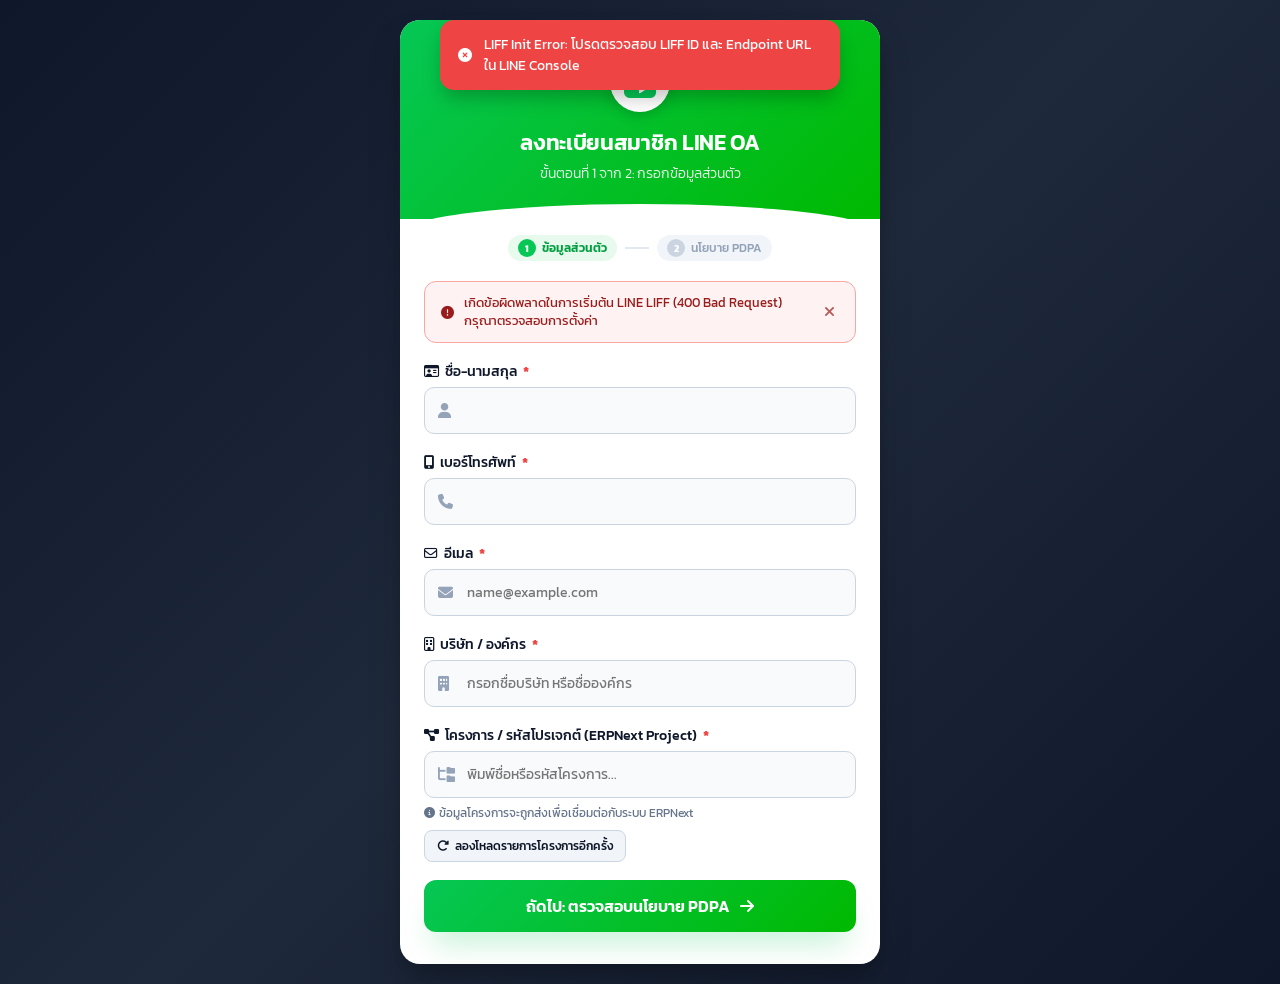
==== commit dd3889da: "Update form details" ====
--- a/index.html
+++ b/index.html
@@ -131,17 +131,14 @@
               <i class="fa-solid fa-diagram-project"></i> โครงการ / รหัสโปรเจกต์ (ERPNext Project) <span class="required">*</span>
             </label>
             <div class="input-wrapper">
-              <input type="text" id="projectCode" list="projectSuggestions" class="form-control" required placeholder="พิมพ์ชื่อหรือรหัสโครงการ (เช่น PROJ-INT-0005)..." autocomplete="off" style="padding-right: 125px;">
+              <input type="text" id="projectCode" list="projectSuggestions" class="form-control" required placeholder="พิมพ์ชื่อหรือรหัสโครงการ..." autocomplete="off">
               <datalist id="projectSuggestions"></datalist>
               <i class="fa-solid fa-folder-tree input-icon"></i>
-              <button type="button" id="btnConfirmProject" class="btn-input-confirm" onclick="confirmProjectManual()" title="กดเพื่อยืนยันใช้รหัสโครงการนี้">
-                <i class="fa-solid fa-circle-check"></i> <span>ยืนยันรหัสนี้</span>
-              </button>
             </div>
             <div class="error-msg" id="projectCodeError"><i class="fa-solid fa-circle-exclamation"></i>
               <span>กรุณาระบุรหัสหรือชื่อโครงการ (ERPNext Project)</span></div>
             <div class="field-hint" id="projectStatusHint">
-              <span id="projectHintText"><i class="fa-solid fa-circle-info"></i> พิมพ์รหัส/ชื่อโครงการ แล้วกดปุ่ม "ยืนยันรหัสนี้" เพื่อบันทึก</span>
+              <span id="projectHintText"><i class="fa-solid fa-circle-info"></i> ข้อมูลโครงการจะถูกส่งเพื่อเชื่อมต่อกับระบบ ERPNext</span>
             </div>
             <div id="projectRetryBox"></div>
           </div>
@@ -395,37 +392,7 @@
     </div>
   </div>
 
-  <!-- Project Not Found Alert Modal (แจ้งเตือนป๊อปอัพเมื่อไม่พบโครงการในระบบ ERPNext) -->
-  <div class="modal-overlay" id="projectNotFoundModal">
-    <div class="modal-card modal-warning-card">
-      <div class="modal-header modal-header-warning">
-        <h3><i class="fa-solid fa-triangle-exclamation"></i> ไม่พบโครงการในระบบ ERPNext</h3>
-        <button type="button" class="modal-close" onclick="closeProjectModal()"><i class="fa-solid fa-xmark"></i></button>
-      </div>
-      <div class="modal-body">
-        <div class="warning-modal-content">
-          <div class="warning-icon-badge">
-            <i class="fa-solid fa-folder-open"></i>
-          </div>
-          <p class="warning-title">ไม่พบรหัสโครงการ "<span id="modalProjectName" style="color: #B45309;">-</span>" ในฐานข้อมูล</p>
-          <p class="warning-subtext">รหัสหรือชื่อโครงการที่คุณระบุไม่มีในรายการของระบบ ERPNext หรืออาจสะกดไม่ตรงกับในระบบ</p>
-          
-          <div class="suggested-projects-box" id="modalSuggestedProjectsBox" style="display: none;">
-            <div class="suggested-header"><i class="fa-solid fa-lightbulb"></i> รายการโครงการที่มีอยู่ในระบบ ERPNext:</div>
-            <div class="suggested-list" id="modalSuggestedList"></div>
-          </div>
-        </div>
-      </div>
-      <div class="modal-footer modal-footer-actions">
-        <button type="button" class="btn-status-light" onclick="editProjectInput()">
-          <i class="fa-solid fa-pen-to-square"></i> แก้ไขรหัสโครงการ
-        </button>
-        <button type="button" class="btn-status-warning" onclick="proceedWithCustomProject()">
-          <i class="fa-solid fa-check"></i> ยืนยันใช้รหัสนี้ต่อไป
-        </button>
-      </div>
-    </div>
-  </div>
+
 
   <script>
     // =======================================================================
@@ -608,7 +575,7 @@
       });
     }
 
-    function validateProjectInput(showModalIfNotFound = false) {
+    function validateProjectInput() {
       const input = document.getElementById("projectCode");
       const hint = document.getElementById("projectStatusHint");
       const hintText = document.getElementById("projectHintText");
@@ -618,14 +585,8 @@
 
       if (!val) {
         hint.className = "field-hint";
-        hintText.innerHTML = '<i class="fa-solid fa-circle-info"></i> สามารถพิมพ์ระบุรหัสหรือชื่อโครงการที่ตรงกับระบบ ERPNext ได้';
-        return true;
-      }
-
-      if (availableProjects.length === 0) {
-        hint.className = "field-hint";
         hintText.innerHTML = '<i class="fa-solid fa-circle-info"></i> ข้อมูลโครงการจะถูกส่งเพื่อเชื่อมต่อกับระบบ ERPNext';
-        return true;
+        return false;
       }
 
       const match = findMatchingProject(val);
@@ -634,140 +595,11 @@
         const projName = match.project_name || match.name || match.project_code;
         const projCode = match.project_code || match.code || match.id || projName;
         hintText.innerHTML = `<i class="fa-solid fa-circle-check"></i> ตรงกับ ERPNext: <strong>${projName}</strong> (${projCode})`;
-        return true;
       } else {
-        if (isProjectConfirmed) {
-          hint.className = "field-hint valid";
-          hintText.innerHTML = `<i class="fa-solid fa-circle-check"></i> ยืนยันใช้รหัสโครงการ "${val}" สำหรับระบบ ERPNext`;
-          return true;
-        }
-
-        hint.className = "field-hint warning";
-        hintText.innerHTML = `<i class="fa-solid fa-triangle-exclamation"></i> ไม่พบโครงการ "<strong>${val}</strong>" ในระบบ ERPNext`;
-        
-        if (showModalIfNotFound) {
-          showProjectWarningModal(val);
-          return false;
-        }
-        return false;
-      }
-    }
-
-    function showProjectWarningModal(projVal) {
-      const modal = document.getElementById('projectNotFoundModal');
-      const modalProjectName = document.getElementById('modalProjectName');
-      const suggestedBox = document.getElementById('modalSuggestedProjectsBox');
-      const suggestedList = document.getElementById('modalSuggestedList');
-
-      if (modalProjectName) modalProjectName.textContent = projVal || "-";
-
-      if (suggestedList && availableProjects.length > 0) {
-        suggestedList.innerHTML = '';
-        availableProjects.slice(0, 5).forEach(p => {
-          const code = p.project_code || p.code || p.id || p.name;
-          const name = p.project_name || p.name || code;
-          const item = document.createElement('div');
-          item.className = 'suggested-item';
-          item.innerHTML = `<span><strong>${name}</strong> <small style="color:#64748B;">(${code})</small></span> <i class="fa-solid fa-arrow-right" style="font-size:10px;"></i>`;
-          item.onclick = () => selectSuggestedProject(code);
-          suggestedList.appendChild(item);
-        });
-        if (suggestedBox) suggestedBox.style.display = 'block';
-      } else if (suggestedBox) {
-        suggestedBox.style.display = 'none';
-      }
-
-      if (modal) modal.classList.add('active');
-    }
-
-    function closeProjectModal() {
-      const modal = document.getElementById('projectNotFoundModal');
-      if (modal) modal.classList.remove('active');
-    }
-
-    function editProjectInput() {
-      closeProjectModal();
-      const input = document.getElementById('projectCode');
-      if (input) {
-        input.focus();
-        input.select();
-      }
-    }
-
-    function proceedWithCustomProject() {
-      isProjectConfirmed = true;
-      closeProjectModal();
-      const input = document.getElementById('projectCode');
-      const val = input ? input.value.trim() : '';
-      const hint = document.getElementById("projectStatusHint");
-      const hintText = document.getElementById("projectHintText");
-      if (hint && hintText) {
         hint.className = "field-hint valid";
-        hintText.innerHTML = `<i class="fa-solid fa-circle-check"></i> ยืนยันใช้รหัสโครงการ "${val}" สำหรับระบบ ERPNext`;
-      }
-      showToast("ยืนยันใช้รหัสโครงการที่ระบุเรียบร้อย", "info");
-    }
-
-    function selectSuggestedProject(code) {
-      const input = document.getElementById('projectCode');
-      if (input) {
-        input.value = code;
-        isProjectConfirmed = false;
-        validateProjectInput(false);
-      }
-      closeProjectModal();
-      showToast(`เลือกโครงการ ${code} เรียบร้อย`, "success");
-    }
-
-    function confirmProjectManual() {
-      const input = document.getElementById('projectCode');
-      const val = input ? input.value.trim() : '';
-      if (!val) {
-        showFieldError("projectCode", "projectCodeError", "กรุณาระบุรหัสหรือชื่อโครงการก่อนยืนยัน");
-        showToast("กรุณากรอกรหัสหรือชื่อโครงการก่อนยืนยัน", "error");
-        if (input) input.focus();
-        return;
-      }
-
-      isProjectConfirmed = true;
-      removeFieldError("projectCode", "projectCodeError");
-
-      const match = findMatchingProject(val);
-      const hint = document.getElementById("projectStatusHint");
-      const hintText = document.getElementById("projectHintText");
-
-      if (match) {
-        const projName = match.project_name || match.name || match.project_code;
-        const projCode = match.project_code || match.code || match.id || projName;
-        if (hint && hintText) {
-          hint.className = "field-hint valid";
-          hintText.innerHTML = `<i class="fa-solid fa-circle-check"></i> ตรงกับ ERPNext: <strong>${projName}</strong> (${projCode})`;
-        }
-        showToast(`✅ ยืนยันโครงการ "${projName}" เรียบร้อย`, "success");
-      } else {
-        if (hint && hintText) {
-          hint.className = "field-hint valid";
-          hintText.innerHTML = `<i class="fa-solid fa-circle-check"></i> ยืนยันใช้รหัสโครงการ "${val}" สำหรับระบบ ERPNext`;
-        }
-        showToast(`✅ ยืนยันใช้รหัสโครงการ "${val}" เรียบร้อย`, "success");
-      }
-    }
-
-    function checkProjectManual(forceOpenModal = false) {
-      const input = document.getElementById('projectCode');
-      const val = input ? input.value.trim() : '';
-      if (!val) {
-        showToast("กรุณากรอกรหัสหรือชื่อโครงการก่อนตรวจสอบ", "info");
-        if (input) input.focus();
-        return;
-      }
-      const match = findMatchingProject(val);
-      if (match) {
-        validateProjectInput(false);
-        showToast(`✅ พบโครงการ "${match.project_name || match.name}" ในระบบ ERPNext`, "success");
-      } else {
-        showProjectWarningModal(val);
-      }
+        hintText.innerHTML = `<i class="fa-solid fa-circle-check"></i> ข้อมูลโครงการ: <strong>${val}</strong>`;
+      }
+      return true;
     }
 
     // Phone Auto-Format (081-234-5678)
@@ -1067,12 +899,6 @@
 
       if (hasError) {
         showToast("กรุณากรอกข้อมูลให้ครบถ้วนทุกช่องตามที่มีเครื่องหมาย *", "error");
-        return;
-      }
-
-      // Check Project Validation against ERPNext (if not confirmed yet)
-      if (rawProjectVal && availableProjects.length > 0 && !findMatchingProject(rawProjectVal) && !isProjectConfirmed) {
-        showProjectWarningModal(rawProjectVal);
         return;
       }
 
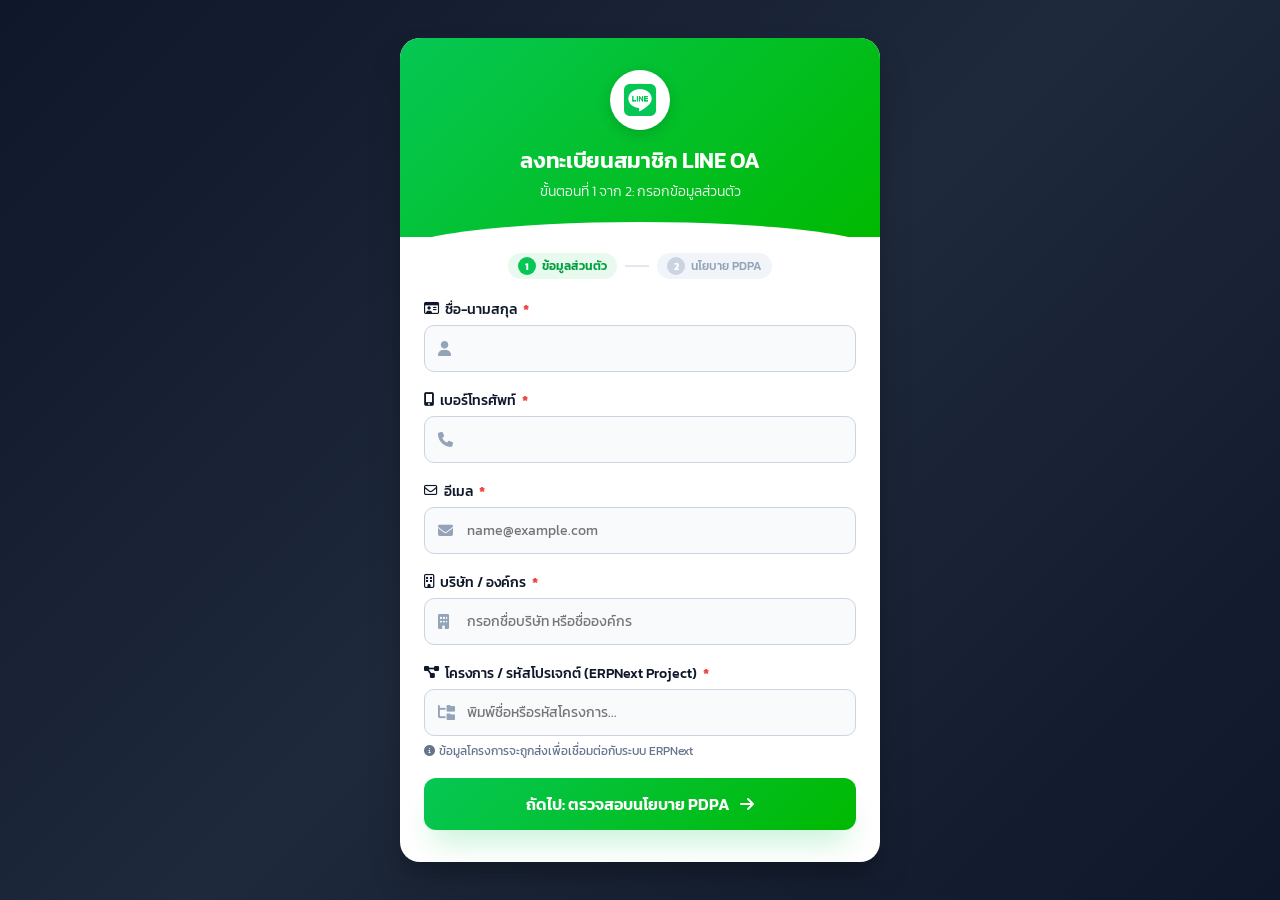
==== commit aef0e26c: "Update form details" ====
--- a/index.html
+++ b/index.html
@@ -215,17 +215,64 @@
             </div>
 
             <div class="pdpa-scroll-body" id="pdpaScrollBody">
-              <p><strong>1. วัตถุประสงค์การจัดเก็บและใช้งานข้อมูลส่วนบุคคล</strong></p>
-              <p>ทางบริษัทและผู้ให้บริการจัดเก็บข้อมูลส่วนบุคคล ได้แก่ ชื่อ-นามสกุล, เบอร์โทรศัพท์, อีเมล, ข้อมูลบัญชี LINE และชื่อองค์กร เพื่อใช้ในการยืนยันตัวตน ให้บริการ ส่งข้อมูลสิทธิประโยชน์ และเชื่อมโยงข้อมูลกับระบบ ERPNext</p>
+              <p style="font-size: 14px; font-weight: 600; color: var(--text-main); margin-bottom: 8px;">นโยบายความเป็นส่วนตัวสำหรับการใช้งาน LINE Official Account</p>
+
+              <p><strong>1. วัตถุประสงค์และขอบเขต</strong><br>
+              บริษัท/องค์กร ("เรา") ให้ความสำคัญอย่างยิ่งต่อการคุ้มครองข้อมูลส่วนบุคคลของคุณ นโยบายความเป็นส่วนตัวฉบับนี้จัดทำขึ้นเพื่อแจ้งให้ทราบถึงวิธีการที่เราเก็บรวบรวม ใช้ หรือเปิดเผยข้อมูลส่วนบุคคลของคุณ เมื่อคุณเพิ่มเพื่อน (Add Friend) ส่งข้อความ หรือใช้งานบริการผ่านบัญชี LINE Official Account นี้</p>
               
-              <p><strong>2. ความปลอดภัยและระยะเวลาการจัดเก็บ</strong></p>
-              <p>ข้อมูลของท่านจะได้รับการปกป้องตามมาตรฐานความปลอดภัยทางอิเล็กทรอนิกส์ มีการควบคุมสิทธิ์การเข้าถึงอย่างรัดกุม และเก็บรักษาไว้ตามระยะเวลาที่จำเป็นต่อการให้บริการตามวัตถุประสงค์</p>
-              
-              <p><strong>3. สิทธิ์ของเจ้าของข้อมูลส่วนบุคคล</strong></p>
-              <p>ท่านสามารถขอเข้าถึง ตรวจสอบ ขอแก้ไขให้ถูกต้อง หรือขอให้ระงับ/ลบข้อมูลส่วนบุคคลของท่านได้ทุกเมื่อ ผ่านช่องทางแอดมิน LINE Official Account</p>
-              
+              <p><strong>2. ข้อมูลส่วนบุคคลที่เราเก็บรวบรวม</strong><br>
+              เมื่อคุณปฏิสัมพันธ์กับเราผ่าน LINE เราอาจทำการเก็บรวบรวมข้อมูลส่วนบุคคลของคุณ ดังนี้:
+              <ul style="padding-left: 18px; margin: 4px 0 8px 0; font-size: 12px; color: #475569;">
+                <li><strong>ข้อมูลประจำตัวบน LINE:</strong> ชื่อโปรไฟล์ (Display Name), รูปโปรไฟล์ (Profile Picture), รหัสผู้ใช้ประจำบัญชี (LINE User ID) และสถานะข้อความ (Status Message)</li>
+                <li><strong>ข้อมูลการติดต่อและการสนทนา:</strong> ข้อความ รูปภาพ วิดีโอ ไฟล์เอกสาร ประวัติการสนทนา ประวัติการทำรายการ หรือข้อมูลอื่นใดที่คุณส่งหรือแชร์ผ่านช่องทางแชต</li>
+                <li><strong>ข้อมูลเพิ่มเติมที่คุณยินยอมระบุ:</strong> เช่น ชื่อ-นามสกุลจริง, เบอร์โทรศัพท์, อีเมล, บริษัท/องค์กร, โครงการ หรือข้อมูลระบุตัวตนอื่นๆ เมื่อมีการกรอกแบบฟอร์ม ลงทะเบียน หรือทำธุรกรรม</li>
+                <li><strong>ข้อมูลเทคนิค:</strong> ข้อมูลการเข้าถึงลิงก์ การปฏิสัมพันธ์กับ Rich Menu หรือ LINE Mini App / LIFF</li>
+              </ul>
+              </p>
+
+              <p><strong>3. วัตถุประสงค์ในการเก็บรวบรวม ใช้ หรือเปิดเผยข้อมูล</strong><br>
+              เราจะนำข้อมูลส่วนบุคคลของคุณไปใช้ตามวัตถุประสงค์ดังต่อไปนี้:
+              <ul style="padding-left: 18px; margin: 4px 0 8px 0; font-size: 12px; color: #475569;">
+                <li>เพื่อการให้บริการ ให้ข้อมูล ตอบคำถาม หรือดำเนินการตามข้อร้องเรียนและคำขอของคุณผ่านช่องทางแชตและระบบ ERPNext</li>
+                <li>เพื่อการยืนยันตัวตน การประมวลผลคำสั่งซื้อ การชำระเงิน และการจัดส่งสินค้าหรือบริการ</li>
+                <li>เพื่อการประชาสัมพันธ์ แจ้งข่าวสาร กิจกรรมทางการตลาด โปรโมชัน และสิทธิประโยชน์ต่างๆ</li>
+                <li>เพื่อพัฒนาและปรับปรุงคุณภาพสินค้า บริการ และประสบการณ์การใช้งาน LINE Official Account ให้ดียิ่งขึ้น</li>
+                <li>เพื่อปฏิบัติตามกฎหมาย นโยบายขององค์กร หรือข้อบังคับทางกฎหมายที่เกี่ยวข้อง</li>
+              </ul>
+              </p>
+
+              <p><strong>4. ฐานในการประมวลผลข้อมูลส่วนบุคคล</strong><br>
+              เราประมวลผลข้อมูลส่วนบุคคลของคุณภายใต้ฐานทางกฎหมาย ดังนี้:
+              <ul style="padding-left: 18px; margin: 4px 0 8px 0; font-size: 12px; color: #475569;">
+                <li><strong>ฐานสัญญา (Contract):</strong> เพื่อปฏิบัติตามสัญญาหรือคำขอก่อนทำสัญญาที่คุณเป็นคู่สัญญา</li>
+                <li><strong>ฐานความยินยอม (Consent):</strong> ในกรณีการส่งข้อมูลข่าวสารทางการตลาด การวิเคราะห์พฤติกรรม หรือการเก็บข้อมูลที่มีความอ่อนไหว</li>
+                <li><strong>ฐานประโยชน์โดยชอบด้วยกฎหมาย (Legitimate Interest):</strong> เพื่อการพัฒนาระบบ การรักษาความปลอดภัย และการดำเนินธุรกิจตามปกติ</li>
+                <li><strong>ฐานการปฏิบัติตามกฎหมาย (Legal Obligation):</strong> เพื่อปฏิบัติตามที่กฎหมายกำหนด</li>
+              </ul>
+              </p>
+
+              <p><strong>5. การเปิดเผยข้อมูลส่วนบุคคลแก่บุคคลที่สาม</strong><br>
+              เราจะไม่เปิดเผย ขาย หรือแลกเปลี่ยนข้อมูลส่วนบุคคลของคุณให้แก่บุคคลภายนอก เว้นแต่:
+              <ul style="padding-left: 18px; margin: 4px 0 8px 0; font-size: 12px; color: #475569;">
+                <li>ได้รับความยินยอมจากคุณโดยชัดแจ้ง</li>
+                <li>ผู้ให้บริการร่วมหรือผู้ประมวลผลข้อมูลส่วนบุคคล เช่น ระบบบริหารจัดการลูกค้า ERPNext / Helpdesk ซึ่งสัญญาว่าจะคุ้มครองข้อมูลตามมาตรฐาน PDPA</li>
+                <li>เป็นการเปิดเผยตามคำสั่งของหน่วยงานรัฐ ศาล หรือเจ้าหน้าที่ที่มีอำนาจตามกฎหมาย</li>
+              </ul>
+              </p>
+
+              <p><strong>6. ระยะเวลาในการเก็บรักษาข้อมูล</strong><br>
+              เราจะเก็บรักษาข้อมูลส่วนบุคคลของคุณไว้ตลอดระยะเวลาที่คุณยังคงเป็นเพื่อนกับบัญชี LINE Official Account นี้ หรือเท่าที่จำเป็นตามวัตถุประสงค์ที่ได้แจ้งไว้ข้างต้น และจะเก็บต่อเนื่องอีกไม่เกิน 5 - 10 ปี ตามที่กฎหมายกำหนด หลังจากนั้นเราจะดำเนินการลบ ทำลาย หรือทำให้ข้อมูลเป็นข้อมูลที่ไม่สามารถระบุตัวตนได้</p>
+
+              <p><strong>7. สิทธิของเจ้าของข้อมูลส่วนบุคคล</strong><br>
+              คุณมีสิทธิตามกฎหมาย PDPA ในการถอนความยินยอม, เข้าถึงและขอรับสำเนาข้อมูล, ขอแก้ไขข้อมูลให้ถูกต้อง, ขอให้ลบหรือทำลายข้อมูล, ขอให้ระงับการใช้ข้อมูล, ขอคัดค้านการเก็บรวบรวม ใช้ หรือเปิดเผยข้อมูล และสิทธิในการขอถ่ายโอนข้อมูลส่วนบุคคล<br>
+              <em>(คุณสามารถใช้สิทธิบล็อก (Block) บัญชี LINE นี้ได้ทุกเมื่อ ซึ่งจะทำให้เราไม่สามารถส่งข้อความถึงคุณได้)</em>
+              </p>
+
+              <p><strong>8. ช่องทางการติดต่อ</strong><br>
+              หากคุณมีข้อสงสัยเกี่ยวกับนโยบายความเป็นส่วนตัวนี้ หรือต้องการใช้สิทธิของเจ้าของข้อมูลส่วนบุคคล สามารถติดต่อเจ้าหน้าที่หรือแอดมินผ่านช่องทาง LINE Official Account นี้ได้ตลอดเวลา</p>
+
               <div class="pdpa-scroll-end" id="pdpaScrollEnd">
-                <i class="fa-solid fa-check-double"></i> เลื่อนอ่านข้อกำหนดครบถ้วนแล้ว
+                <i class="fa-solid fa-arrow-down"></i> กรุณาเลื่อนลงเพื่ออ่านข้อกำหนดให้ครบถ้วนก่อนกดยินยอม
               </div>
             </div>
 
@@ -233,8 +280,8 @@
               <button type="button" class="btn-pdpa-choice btn-pdpa-decline" id="btnPdpaDecline" onclick="setPdpaChoice(false)">
                 <i class="fa-solid fa-xmark"></i> ไม่ยินยอม
               </button>
-              <button type="button" class="btn-pdpa-choice btn-pdpa-accept" id="btnPdpaAccept" onclick="setPdpaChoice(true)">
-                <i class="fa-solid fa-check"></i> ยินยอม
+              <button type="button" class="btn-pdpa-choice btn-pdpa-accept" id="btnPdpaAccept" onclick="setPdpaChoice(true)" disabled title="กรุณาเลื่อนอ่านนโยบายลงมาให้สุดก่อน">
+                <i class="fa-solid fa-lock"></i> ยินยอม (เลื่อนลงสุดก่อน)
               </button>
             </div>
           </div>
@@ -263,8 +310,8 @@
       <div class="success-icon-wrap">
         <i class="fa-solid fa-circle-check"></i>
       </div>
-      <h2>ลงทะเบียนสำเร็จ!</h2>
-      <p>ข้อมูลของคุณได้รับการบันทึกในระบบเรียบร้อยแล้ว</p>
+      <h2 id="successTitle">ลงทะเบียนสำเร็จ!</h2>
+      <p id="successSubtext">ข้อมูลของคุณได้รับการบันทึกในระบบเรียบร้อยแล้ว</p>
 
       <div class="receipt-box">
         <div class="receipt-row">
@@ -296,7 +343,7 @@
         <i class="fa-solid fa-user-check"></i>
       </div>
       <h2>ท่านเคยลงทะเบียนแล้ว!</h2>
-      <p id="alreadyRegisteredMsg">บัญชี LINE หรือเบอร์โทรศัพท์นี้เคยเปิดใช้งานในระบบแล้ว</p>
+      <p id="alreadyRegisteredMsg">บัญชี LINE หรือเบอร์โทรศัพท์นี้เคยเปิดใช้งานในระบบแล้ว ท่านสามารถอัปเดตข้อมูลให้เป็นปัจจุบันได้</p>
 
       <div class="receipt-box warning-box">
         <div class="receipt-row">
@@ -318,11 +365,11 @@
       </div>
 
       <div style="display: flex; flex-direction: column; gap: 10px;">
+        <button type="button" class="btn-status-light" onclick="showFormView()">
+          <i class="fa-solid fa-pen-to-square"></i> อัปเดต / แก้ไขข้อมูลลงทะเบียน
+        </button>
         <button class="btn-status-dark" onclick="closeLiffWindow()">
           <i class="fa-solid fa-comment"></i> กลับสู่แชท LINE
-        </button>
-        <button type="button" class="btn-status-light" onclick="showFormView()">
-          <i class="fa-solid fa-arrow-left"></i> กลับสู่หน้ากรอกข้อมูล
         </button>
       </div>
     </div>
@@ -371,15 +418,24 @@
         <h3><i class="fa-solid fa-shield-halved" style="color: var(--line-green);"></i> ข้อกำหนด และ นโยบาย PDPA</h3>
         <button class="modal-close" onclick="togglePdpaModal(false)"><i class="fa-solid fa-xmark"></i></button>
       </div>
-      <div class="modal-body">
-        <p><strong>ข้อกำหนดการคุ้มครองข้อมูลส่วนบุคคล (PDPA Privacy Policy)</strong></p><br>
-        <p>1. <strong>วัตถุประสงค์การจัดเก็บ:</strong> ทางบริษัทจัดเก็บข้อมูลส่วนบุคคล ได้แก่ ชื่อ-นามสกุล,
-          เบอร์โทรศัพท์, อีเมล, ข้อมูล LINE ID และชื่อองค์กร เพื่อใช้ในการยืนยันตัวตน ให้บริการ
-          และส่งข่าวสารสิทธิประโยชน์ผ่านช่องทาง LINE OA และระบบ ERPNext</p><br>
-        <p>2. <strong>ระยะเวลาการจัดเก็บ:</strong> ข้อมูลจะถูกเก็บรักษาไว้อย่างปลอดภัยตามมาตรการรักษาความปลอดภัยข้อมูล
-          และจะถูกเก็บเท่าที่จำเป็นตามวัตถุประสงค์ในการให้บริการ</p><br>
-        <p>3. <strong>สิทธิ์ของผู้ให้ข้อมูล:</strong> ท่านสามารถขอเข้าถึง แก้ไข ปรับปรุง
-          หรือขอให้ลบข้อมูลส่วนบุคคลของท่านได้โดยติดต่อแอดมินผ่านช่องทาง LINE Official Account</p>
+      <div class="modal-body" style="max-height: 60vh; overflow-y: auto;">
+        <p style="font-size: 14.5px; font-weight: 600; color: var(--text-main); margin-bottom: 10px;">นโยบายความเป็นส่วนตัวสำหรับการใช้งาน LINE Official Account</p>
+        
+        <p><strong>1. วัตถุประสงค์และขอบเขต:</strong> เราให้ความสำคัญอย่างยิ่งต่อการคุ้มครองข้อมูลส่วนบุคคลของคุณ นโยบายความเป็นส่วนตัวฉบับนี้จัดทำขึ้นเพื่อแจ้งให้ทราบถึงวิธีการที่เราเก็บรวบรวม ใช้ หรือเปิดเผยข้อมูลส่วนบุคคลของคุณ เมื่อคุณเพิ่มเพื่อน ส่งข้อความ หรือใช้งานบริการผ่านบัญชี LINE Official Account นี้</p><br>
+        
+        <p><strong>2. ข้อมูลส่วนบุคคลที่เราเก็บรวบรวม:</strong> ข้อมูลประจำตัวบน LINE (Display Name, Picture, LINE User ID), ข้อมูลการติดต่อและการสนทนา (ข้อความ, ประวัติการทำรายการ), ข้อมูลเพิ่มเติมที่คุณยินยอมระบุ (ชื่อ-นามสกุล, เบอร์โทรศัพท์, อีเมล, บริษัท, โครงการ) และข้อมูลเทคนิคการใช้งาน</p><br>
+
+        <p><strong>3. วัตถุประสงค์ในการเก็บรวบรวม ใช้ หรือเปิดเผยข้อมูล:</strong> เพื่อการให้บริการ ตอบคำถาม ยืนยันตัวตน เชื่อมโยงข้อมูลระบบ ERPNext ประชาสัมพันธ์ข่าวสาร สิทธิประโยชน์ และพัฒนาระบบให้บริการ</p><br>
+
+        <p><strong>4. ฐานในการประมวลผลข้อมูลส่วนบุคคล:</strong> ฐานสัญญา (Contract), ฐานความยินยอม (Consent), ฐานประโยชน์โดยชอบด้วยกฎหมาย (Legitimate Interest) และฐานการปฏิบัติตามกฎหมาย (Legal Obligation)</p><br>
+
+        <p><strong>5. การเปิดเผยข้อมูลแก่บุคคลที่สาม:</strong> เราจะไม่เปิดเผย ขาย หรือแลกเปลี่ยนข้อมูลส่วนบุคคลของคุณ เว้นแต่ได้รับความยินยอม หรือเป็นการเปิดเผยแก่ผู้ประมวลผลข้อมูลตามสัญญามาตรฐาน PDPA (เช่น ระบบ ERPNext / Helpdesk)</p><br>
+
+        <p><strong>6. ระยะเวลาในการเก็บรักษาข้อมูล:</strong> จัดเก็บไว้ตลอดระยะเวลาที่คุณยังคงเป็นเพื่อนกับบัญชี LINE Official Account หรือตามระยะเวลาที่จำเป็นตามกฎหมายกำหนด (5-10 ปี)</p><br>
+
+        <p><strong>7. สิทธิของเจ้าของข้อมูลส่วนบุคคล:</strong> สิทธิถอนความยินยอม, สิทธิเข้าถึงขอรับสำเนา, สิทธิขอแก้ไขข้อมูล, สิทธิขอให้ลบ/ระงับ/คัดค้าน และสิทธิบล็อก (Block) บัญชี LINE นี้ได้ทุกเมื่อ</p><br>
+
+        <p><strong>8. ช่องทางการติดต่อ:</strong> สามารถติดต่อเจ้าหน้าที่คุ้มครองข้อมูลส่วนบุคคล (DPO) หรือแอดมินผ่านช่องทาง LINE Official Account ได้ตลอดเวลา</p>
       </div>
       <div class="modal-footer modal-footer-actions">
         <button type="button" class="btn-pdpa-choice btn-pdpa-decline" onclick="setPdpaChoice(false); togglePdpaModal(false);">
@@ -505,6 +561,8 @@
       }
     }
 
+    let isPdpaScrolledToBottom = false;
+
     // Set PDPA Choice (Accept = true / Decline = false)
     function setPdpaChoice(isAccepted) {
       const valInput = document.getElementById("pdpaConsentVal");
@@ -513,6 +571,12 @@
       const badge = document.getElementById("pdpaStatusBadge");
 
       if (isAccepted) {
+        if (!isPdpaScrolledToBottom) {
+          showToast("กรุณาเลื่อนอ่านนโยบาย PDPA ลงไปให้สุดก่อนกดยินยอม", "info");
+          const pdpaScroll = document.getElementById("pdpaScrollBody");
+          if (pdpaScroll) pdpaScroll.scrollTo({ top: pdpaScroll.scrollHeight, behavior: "smooth" });
+          return;
+        }
         if (valInput) valInput.value = "1";
         if (btnAccept) btnAccept.classList.add("active");
         if (btnDecline) btnDecline.classList.remove("active");
@@ -836,21 +900,40 @@
     const projInput = document.getElementById('projectCode');
     if (projInput) {
       projInput.addEventListener('input', () => {
-        isProjectConfirmed = false;
-        validateProjectInput(false);
+        validateProjectInput();
       });
-      projInput.addEventListener('blur', () => {
-        const val = projInput.value.trim();
-        if (val && !findMatchingProject(val) && !isProjectConfirmed && availableProjects.length > 0) {
-          showProjectWarningModal(val);
-        }
-      });
-      projInput.addEventListener('keydown', (e) => {
-        if (e.key === 'Enter') {
-          e.preventDefault();
-          checkProjectManual(true);
-        }
-      });
+    }
+
+    // Scroll Listener for PDPA Body: Unlock Accept button when scrolled to bottom
+    const pdpaScroll = document.getElementById('pdpaScrollBody');
+    if (pdpaScroll) {
+      const checkPdpaScroll = () => {
+        const isAtBottom = (pdpaScroll.scrollTop + pdpaScroll.clientHeight >= pdpaScroll.scrollHeight - 35) ||
+                           (pdpaScroll.scrollHeight <= pdpaScroll.clientHeight + 10);
+        if (isAtBottom && !isPdpaScrolledToBottom) {
+          isPdpaScrolledToBottom = true;
+          const btnAccept = document.getElementById('btnPdpaAccept');
+          if (btnAccept) {
+            btnAccept.disabled = false;
+            btnAccept.innerHTML = '<i class="fa-solid fa-check"></i> ยินยอม';
+            btnAccept.title = "กดเพื่อยินยอมนโยบาย PDPA";
+          }
+          const scrollEnd = document.getElementById('pdpaScrollEnd');
+          if (scrollEnd) {
+            scrollEnd.style.background = '#DCFCE7';
+            scrollEnd.style.color = '#15803D';
+            scrollEnd.innerHTML = '<i class="fa-solid fa-circle-check"></i> อ่านข้อกำหนดครบถ้วนแล้ว สามารถกดปุ่ม "ยินยอม" ได้';
+          }
+          const badge = document.getElementById("pdpaStatusBadge");
+          if (badge && (badge.textContent === "ยังไม่ได้เลือก" || badge.textContent === "ยังไม่ได้อ่าน")) {
+            badge.textContent = "อ่านครบแล้ว";
+            badge.className = "pdpa-badge";
+          }
+        }
+      };
+
+      pdpaScroll.addEventListener('scroll', checkPdpaScroll);
+      setTimeout(checkPdpaScroll, 400);
     }
 
     // Step 1: Validate Information and Go to PDPA Step 2
@@ -1055,6 +1138,7 @@
 
       const nowIso = new Date().toISOString();
       const payload = {
+        action: "upsert", // Upsert pattern: Insert if new, Update if already exists
         line_user_id: lineUserId,
         line_display_name: lineDisplayName,
         line_picture_url: document.getElementById("linePictureUrl").value,
@@ -1066,7 +1150,7 @@
         project_code: projCodeToSend,
         pdpa_consent: 1,
         pdpa_consent_datetime: nowIso,
-        registration_date: registrationDate,
+        registration_date: registrationDate, // Mandatory field for ERPNext DocType LineOA Contact
         platform: (typeof liff !== "undefined" && liff.isInClient && liff.isInClient()) ? "MOBILE_LIFF" : "DESKTOP_WEB",
         registered_at: nowIso
       };
@@ -1088,7 +1172,10 @@
 
         const isJsonFailure = resJson && (resJson.success === false || resJson.status === 'error' || resJson.status === 'failed');
 
-        // Unhappy Case Evaluation: Check if user/phone/LINE ID already registered
+        // Check if response indicates an update (Upsert) or existing member handling
+        const isUpdated = resJson && (resJson.action === 'update' || resJson.is_updated === true || resJson.status === 'updated' || resJson.status === 'upserted');
+
+        // Unhappy Case Evaluation: Check if user/phone/LINE ID duplicate error (if backend throws error instead of upserting)
         const isDuplicate = response.status === 409 ||
           (resJson && (
             resJson.is_registered === true ||
@@ -1096,29 +1183,29 @@
             resJson.exists === true ||
             resJson.status === 'duplicate' ||
             resJson.status === 'already_registered' ||
-            resJson.code === 'ALREADY_EXISTS' ||
-            (resJson.message && /ลงทะเบียนแล้ว|มีบัญชี|already|duplicate/i.test(resJson.message)) ||
-            (resJson.error && /ลงทะเบียนแล้ว|มีบัญชี|already|duplicate/i.test(resJson.error))
+            resJson.code === 'ALREADY_EXISTS'
           ));
 
         if (isDuplicate) {
-          // Unhappy Case: มีบัญชีอยู่แล้ว (Already Registered)
+          // มีบัญชีอยู่แล้วในระบบ (Already Registered) -> แสดงหน้ารายละเอียดเดิมพร้อมปุ่มกดอัปเดตข้อมูล
           const existMsg = (resJson && (resJson.message || resJson.detail))
             ? (resJson.message || resJson.detail)
-            : "บัญชี LINE หรือเบอร์โทรศัพท์นี้ได้ลงทะเบียนไว้ในระบบเรียบร้อยแล้ว";
-
-          showToast("⚠️ ท่านได้ลงทะเบียนสมาชิกในระบบเรียบร้อยแล้ว", "info");
+            : "บัญชี LINE หรือเบอร์โทรศัพท์นี้ได้ลงทะเบียนไว้ในระบบเรียบร้อยแล้ว ท่านสามารถกดปุ่มเพื่ออัปเดตข้อมูลได้";
+
+          showToast("ℹ️ ท่านมีข้อมูลลงทะเบียนอยู่ในระบบแล้ว สามารถอัปเดตข้อมูลได้", "info");
 
           const existNameRow = document.getElementById("existNameRow");
           const existPhoneRow = document.getElementById("existPhoneRow");
-          if (resJson && (resJson.full_name || resJson.name)) {
-            document.getElementById("existFullName").textContent = resJson.full_name || resJson.name;
-            if (existNameRow) existNameRow.style.display = "flex";
-          }
-          if (resJson && resJson.phone) {
-            document.getElementById("existPhone").textContent = resJson.phone;
-            if (existPhoneRow) existPhoneRow.style.display = "flex";
-          }
+          const existProjectRow = document.getElementById("existProjectRow");
+
+          document.getElementById("existFullName").textContent = (resJson && (resJson.full_name || resJson.name)) || fullName;
+          document.getElementById("existPhone").textContent = (resJson && resJson.phone) || document.getElementById("phone").value;
+          document.getElementById("existProject").textContent = (resJson && (resJson.project_name || resJson.project)) || displayProjText;
+
+          if (existNameRow) existNameRow.style.display = "flex";
+          if (existPhoneRow) existPhoneRow.style.display = "flex";
+          if (existProjectRow) existProjectRow.style.display = "flex";
+
           const alreadyRegMsg = document.getElementById("alreadyRegisteredMsg");
           if (alreadyRegMsg) alreadyRegMsg.textContent = existMsg;
 
@@ -1127,8 +1214,19 @@
           }, 400);
 
         } else if (response.ok && !isJsonFailure) {
-          // Happy Path: ลงทะเบียนสำเร็จ
-          showToast("ลงทะเบียนสำเร็จเรียบร้อย!", "success");
+          // Happy Path: ลงทะเบียนสำเร็จ หรือ อัปเดตข้อมูลสำเร็จ (Upsert Success)
+          const successTitle = document.getElementById("successTitle");
+          const successSubtext = document.getElementById("successSubtext");
+
+          if (isUpdated) {
+            showToast("อัปเดตข้อมูลการลงทะเบียนเรียบร้อยแล้ว!", "success");
+            if (successTitle) successTitle.textContent = "อัปเดตข้อมูลสำเร็จ!";
+            if (successSubtext) successSubtext.textContent = "ข้อมูลการลงทะเบียนของคุณในระบบ LineOA Contact และ ERPNext ได้รับการอัปเดตเป็นปัจจุบันเรียบร้อยแล้ว";
+          } else {
+            showToast("ลงทะเบียนสำเร็จเรียบร้อย!", "success");
+            if (successTitle) successTitle.textContent = "ลงทะเบียนสำเร็จ!";
+            if (successSubtext) successSubtext.textContent = "ข้อมูลของคุณได้รับการบันทึกในระบบเรียบร้อยแล้ว";
+          }
 
           // Populate Receipt Screen
           document.getElementById("recFullName").textContent = payload.full_name;
--- a/styles.css
+++ b/styles.css
@@ -494,20 +494,21 @@
 }
 
 .pdpa-scroll-body {
-  max-height: 150px;
+  max-height: 260px;
+  height: 240px;
   overflow-y: auto;
   background: white;
-  border: 1px solid #E2E8F0;
+  border: 1px solid #CBD5E1;
   border-radius: 10px;
-  padding: 12px 14px;
-  font-size: 12px;
+  padding: 14px 16px;
+  font-size: 12.5px;
   color: #475569;
-  line-height: 1.6;
+  line-height: 1.65;
   scroll-behavior: smooth;
 }
 
 .pdpa-scroll-body::-webkit-scrollbar {
-  width: 5px;
+  width: 6px;
 }
 
 .pdpa-scroll-body::-webkit-scrollbar-thumb {
@@ -525,13 +526,14 @@
 
 .pdpa-scroll-end {
   margin-top: 10px;
-  padding: 6px 10px;
+  padding: 8px 12px;
   background: #F1F5F9;
   border-radius: 6px;
-  font-size: 11px;
+  font-size: 11.5px;
   color: #64748B;
   text-align: center;
   font-weight: 500;
+  transition: all 0.3s ease;
 }
 
 .pdpa-choice-actions {
@@ -556,6 +558,16 @@
   border: 1.5px solid #CBD5E1;
   background: white;
   color: #64748B;
+}
+
+.btn-pdpa-choice:disabled {
+  opacity: 0.55;
+  cursor: not-allowed;
+  background: #F8FAFC;
+  border-color: #E2E8F0;
+  color: #94A3B8;
+  transform: none !important;
+  box-shadow: none !important;
 }
 
 .btn-pdpa-choice:hover {
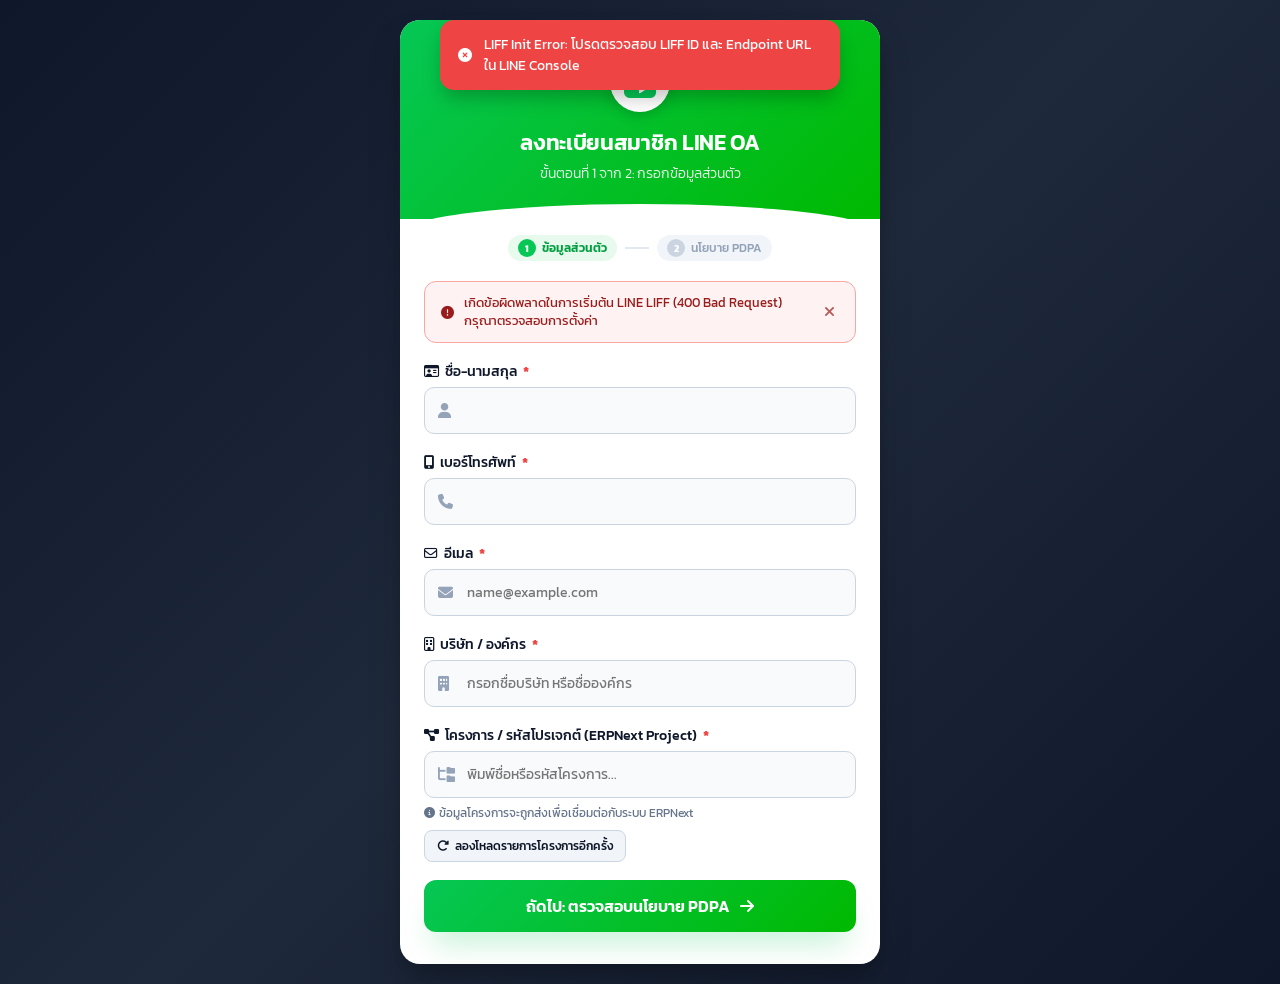
==== commit 1ab34210: "Update form details" ====
--- a/index.html
+++ b/index.html
@@ -884,18 +884,7 @@
         el.addEventListener('input', () => removeFieldError(id, `${id}Error`));
       }
     });
-    const pdpaScroll = document.getElementById('pdpaScrollBody');
-    if (pdpaScroll) {
-      pdpaScroll.addEventListener('scroll', () => {
-        if (pdpaScroll.scrollTop + pdpaScroll.clientHeight >= pdpaScroll.scrollHeight - 10) {
-          const scrollEnd = document.getElementById('pdpaScrollEnd');
-          if (scrollEnd) {
-            scrollEnd.style.background = '#DCFCE7';
-            scrollEnd.style.color = '#15803D';
-          }
-        }
-      });
-    }
+
 
     const projInput = document.getElementById('projectCode');
     if (projInput) {
